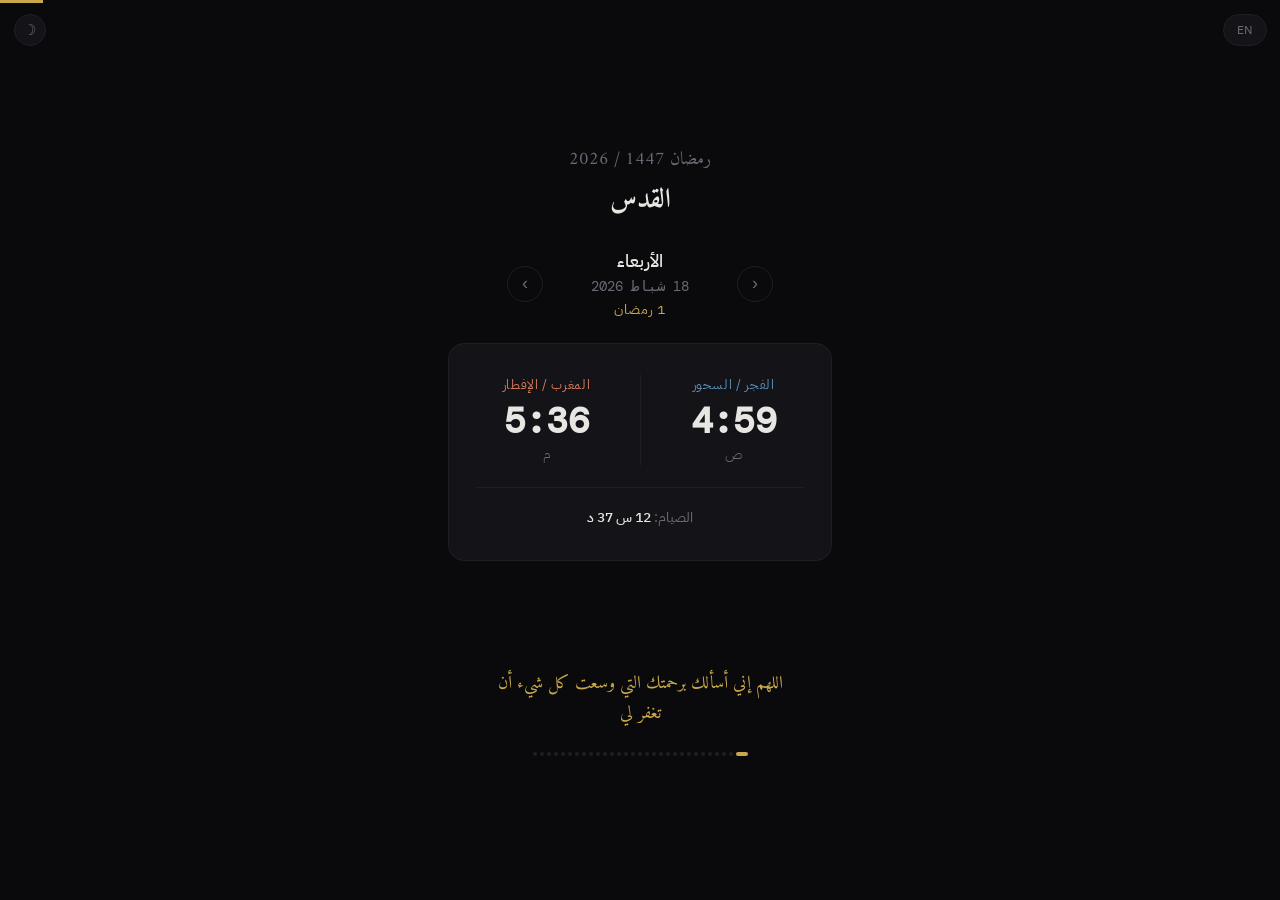
==== ar.html @ 30c9cdd9 "style: increase font sizes for readability Bump small UI elements (labels, dates, fasting hours) abo" ====
<!DOCTYPE html>
<html lang="ar" dir="rtl">
<head>
<meta charset="UTF-8">
<meta name="viewport" content="width=device-width, initial-scale=1.0, user-scalable=no, viewport-fit=cover">
<title>رمضان 2026 — القدس</title>

<!-- PWA / Home Screen -->
<meta name="apple-mobile-web-app-capable" content="yes">
<meta name="apple-mobile-web-app-status-bar-style" content="black-translucent">
<meta name="apple-mobile-web-app-title" content="رمضان">
<meta name="theme-color" content="#0a0a0c">
<meta name="mobile-web-app-capable" content="yes">
<link rel="manifest" href="data:application/manifest+json,%7B%22name%22%3A%22%D8%B1%D9%85%D8%B6%D8%A7%D9%86%202026%20%E2%80%94%20%D8%A7%D9%84%D9%82%D8%AF%D8%B3%22%2C%22short_name%22%3A%22%D8%B1%D9%85%D8%B6%D8%A7%D9%86%22%2C%22start_url%22%3A%22.%22%2C%22display%22%3A%22standalone%22%2C%22background_color%22%3A%22%230a0a0c%22%2C%22theme_color%22%3A%22%230a0a0c%22%7D">

<link href="https://fonts.googleapis.com/css2?family=Amiri:wght@400;700&family=IBM+Plex+Sans+Arabic:wght@300;400;500;700&family=DM+Mono:wght@300;400;500&display=swap" rel="stylesheet">
<style>
  *, *::before, *::after { box-sizing: border-box; margin: 0; padding: 0; }

  /* Dark (default) */
  :root, [data-theme="dark"] {
    --bg: #0a0a0c;
    --card: #141418;
    --card-border: #1e1e24;
    --text: #e8e6e3;
    --dim: #6b6975;
    --accent: #c9a84c;
    --accent-soft: rgba(201, 168, 76, 0.12);
    --fajr: #5b8fb9;
    --maghrib: #d4785c;
    --today-glow: rgba(201, 168, 76, 0.06);
  }

  /* Light */
  [data-theme="light"] {
    --bg: #faf7f2;
    --card: #ffffff;
    --card-border: #e2ddd6;
    --text: #2a2520;
    --dim: #7a756e;
    --accent: #a67f1a;
    --accent-soft: rgba(166, 127, 26, 0.1);
    --fajr: #2e6a99;
    --maghrib: #b85a3a;
    --today-glow: rgba(166, 127, 26, 0.06);
  }

  /* High Contrast */
  [data-theme="hc"] {
    --bg: #ffffff;
    --card: #f0f0f0;
    --card-border: #222222;
    --text: #000000;
    --dim: #444444;
    --accent: #6d5000;
    --accent-soft: rgba(109, 80, 0, 0.12);
    --fajr: #0b3d6e;
    --maghrib: #8c2a0a;
    --today-glow: rgba(109, 80, 0, 0.08);
  }

  .progress {
    position: fixed;
    top: 0;
    left: 0;
    height: 3px;
    background: var(--accent);
    transition: width 0.3s ease;
    z-index: 20;
  }

  @media (min-width: 768px) {
    html { font-size: 18px; }
  }

  html, body {
    height: 100%;
    background: var(--bg);
    color: var(--text);
    font-family: 'IBM Plex Sans Arabic', sans-serif;
    -webkit-font-smoothing: antialiased;
    overflow: hidden;
    touch-action: pan-y;
    overscroll-behavior: none;
  }

  .app {
    display: flex;
    flex-direction: column;
    align-items: center;
    justify-content: center;
    height: 100%;
    padding: calc(1.5rem + env(safe-area-inset-top)) 1rem calc(1.5rem + env(safe-area-inset-bottom));
    gap: 1.25rem;
    max-width: 420px;
    margin: 0 auto;
  }

  /* Header */
  .header {
    text-align: center;
    flex-shrink: 0;
  }

  .header h1 {
    font-family: 'Amiri', serif;
    font-weight: 400;
    font-size: 1rem;
    color: var(--dim);
  }

  .header .city {
    font-family: 'Amiri', serif;
    font-weight: 700;
    font-size: 1.5rem;
    margin-top: 0.15rem;
  }

  /* Navigation */
  .nav {
    display: flex;
    align-items: center;
    gap: 1.5rem;
    flex-shrink: 0;
  }

  .nav button {
    background: none;
    border: 1px solid var(--card-border);
    color: var(--dim);
    width: 36px;
    height: 36px;
    border-radius: 50%;
    font-size: 1rem;
    cursor: pointer;
    transition: all 0.2s;
    display: flex;
    align-items: center;
    justify-content: center;
  }

  .nav button:active {
    background: var(--accent-soft);
    border-color: var(--accent);
    color: var(--accent);
  }

  .nav .date-info {
    text-align: center;
    min-width: 140px;
  }

  .nav .day-name {
    font-weight: 500;
    font-size: 1rem;
  }

  .nav .gregorian {
    font-family: 'DM Mono', monospace;
    font-size: 0.8rem;
    color: var(--dim);
    margin-top: 0.15rem;
  }

  .nav .ramadan-day {
    font-size: 0.75rem;
    color: var(--accent);
    letter-spacing: 0.05em;
    margin-top: 0.25rem;
  }

  /* Card */
  .card {
    background: var(--card);
    border: 1px solid var(--card-border);
    border-radius: 16px;
    padding: 1.75rem 1.5rem;
    width: 100%;
    transition: opacity 0.15s, transform 0.15s;
    flex-shrink: 0;
  }

  .card.today {
    background: linear-gradient(135deg, var(--card), var(--today-glow));
    border-color: rgba(201, 168, 76, 0.2);
  }

  .card.slide-left {
    opacity: 0;
    transform: translateX(-20px);
  }

  .card.slide-right {
    opacity: 0;
    transform: translateX(20px);
  }

  .times {
    display: flex;
    justify-content: space-between;
    gap: 1rem;
  }

  .time-block {
    flex: 1;
    text-align: center;
  }

  .time-block .label {
    font-size: 0.7rem;
    letter-spacing: 0.05em;
    margin-bottom: 0.5rem;
  }

  .time-block.fajr .label { color: var(--fajr); }
  .time-block.maghrib .label { color: var(--maghrib); }

  .time-block .time {
    font-family: 'DM Mono', monospace;
    font-weight: 700;
    font-size: 2rem;
    letter-spacing: -0.02em;
    line-height: 1;
    direction: ltr;
    unicode-bidi: isolate;
  }

  .time-block .ampm {
    font-weight: 300;
    font-size: 0.75rem;
    color: var(--dim);
    margin-top: 0.25rem;
  }

  .divider {
    width: 1px;
    background: var(--card-border);
    align-self: stretch;
    margin: 0 0.25rem;
    flex-shrink: 0;
  }

  .fasting-hours {
    text-align: center;
    margin-top: 1.25rem;
    padding-top: 1rem;
    border-top: 1px solid var(--card-border);
    font-size: 0.8rem;
    color: var(--dim);
  }

  .fasting-hours span {
    color: var(--text);
    font-weight: 500;
  }

  /* Countdown */
  .countdown {
    text-align: center;
    flex-shrink: 0;
    min-height: 3.5rem;
  }

  .countdown .countdown-label {
    font-size: 0.65rem;
    letter-spacing: 0.05em;
    color: var(--dim);
    margin-bottom: 0.3rem;
  }

  .countdown .countdown-time {
    font-family: 'DM Mono', monospace;
    font-weight: 500;
    font-size: 1.5rem;
    letter-spacing: 0.05em;
    direction: ltr;
    unicode-bidi: isolate;
  }

  .countdown .countdown-time.fajr-color { color: var(--fajr); }
  .countdown .countdown-time.maghrib-color { color: var(--maghrib); }

  .countdown .countdown-done {
    font-size: 0.8rem;
    color: var(--dim);
  }

  /* Today button */
  .dua {
    text-align: center;
    flex-shrink: 0;
    max-width: 300px;
    line-height: 1.7;
  }

  .dua .dua-text {
    font-family: 'Amiri', serif;
    font-size: 1rem;
    color: var(--accent);
  }

  .today-btn {
    font-size: 0.7rem;
    letter-spacing: 0.05em;
    background: none;
    border: 1px solid var(--accent);
    color: var(--accent);
    padding: 0.4rem 1rem;
    border-radius: 20px;
    cursor: pointer;
    transition: all 0.2s;
    flex-shrink: 0;
    display: none;
  }

  .today-btn.visible { display: block; }
  .today-btn:active {
    background: var(--accent);
    color: var(--bg);
  }

  /* Dots */
  .dots {
    display: flex;
    gap: 3px;
    justify-content: center;
    flex-shrink: 0;
  }

  .dots .dot {
    width: 4px;
    height: 4px;
    border-radius: 50%;
    background: var(--card-border);
    transition: all 0.2s;
  }

  .dots .dot.active {
    background: var(--accent);
    width: 12px;
    border-radius: 2px;
  }

  /* Theme toggle */
  .theme-toggle {
    position: fixed;
    top: calc(0.75rem + env(safe-area-inset-top));
    left: calc(0.75rem + env(safe-area-inset-left));
    background: var(--card);
    border: 1px solid var(--card-border);
    color: var(--dim);
    width: 32px;
    height: 32px;
    border-radius: 50%;
    font-size: 0.85rem;
    cursor: pointer;
    display: flex;
    align-items: center;
    justify-content: center;
    transition: border-color 0.2s, color 0.2s, background 0.2s;
    z-index: 10;
    line-height: 1;
  }

  .theme-toggle:active {
    border-color: var(--accent);
    color: var(--accent);
  }

  /* Language toggle */
  .lang-toggle {
    position: fixed;
    top: calc(0.75rem + env(safe-area-inset-top));
    right: calc(0.75rem + env(safe-area-inset-right));
    background: var(--card);
    border: 1px solid var(--card-border);
    color: var(--dim);
    height: 32px;
    border-radius: 16px;
    font-size: 0.65rem;
    font-family: 'IBM Plex Sans Arabic', sans-serif;
    cursor: pointer;
    display: flex;
    align-items: center;
    justify-content: center;
    padding: 0 0.75rem;
    transition: border-color 0.2s, color 0.2s, background 0.2s;
    z-index: 10;
    text-decoration: none;
  }

  .lang-toggle:active {
    border-color: var(--accent);
    color: var(--accent);
  }

  /* High Contrast overrides */
  [data-theme="hc"] .time-block .time {
    font-weight: 800;
  }

  [data-theme="hc"] .card {
    border-width: 2px;
  }

  [data-theme="hc"] .nav button {
    border-width: 2px;
    font-weight: 700;
  }

  [data-theme="hc"] .fasting-hours {
    border-top-width: 2px;
  }
</style>
</head>
<body>

<div class="progress" id="progress"></div>
<button class="theme-toggle" id="themeToggle" aria-label="تغيير السمة"></button>
<a class="lang-toggle" href="index.html" aria-label="English version">EN</a>

<div class="app">
  <div class="header">
    <h1>رمضان 1447 / 2026</h1>
    <div class="city">القدس</div>
  </div>

  <div class="nav">
    <button id="next" aria-label="اليوم التالي">&#8249;</button>
    <div class="date-info">
      <div class="day-name" id="dayName"></div>
      <div class="gregorian" id="gregorian"></div>
      <div class="ramadan-day" id="ramadanDay"></div>
    </div>
    <button id="prev" aria-label="اليوم السابق">&#8250;</button>
  </div>

  <div class="card" id="card">
    <div class="times">
      <div class="time-block fajr">
        <div class="label">الفجر / السحور</div>
        <div class="time" id="fajrTime"></div>
        <div class="ampm" id="fajrAmpm"></div>
      </div>
      <div class="divider"></div>
      <div class="time-block maghrib">
        <div class="label">المغرب / الإفطار</div>
        <div class="time" id="maghribTime"></div>
        <div class="ampm" id="maghribAmpm"></div>
      </div>
    </div>
    <div class="fasting-hours">الصيام: <span id="fastHours"></span></div>
  </div>

  <div class="countdown" id="countdown">
    <div class="countdown-label" id="countdownLabel"></div>
    <div class="countdown-time" id="countdownTime"></div>
  </div>

  <div class="dua" id="dua">
    <div class="dua-text" id="duaText"></div>
  </div>

  <button class="today-btn" id="todayBtn">العودة لليوم</button>

  <div class="dots" id="dots"></div>
</div>

<script>
const DATA = [
  { day: "Wed", r: 1,  date: "2026-02-18", fajr: "04:59", mag: "17:36" },
  { day: "Thu", r: 2,  date: "2026-02-19", fajr: "04:58", mag: "17:36" },
  { day: "Fri", r: 3,  date: "2026-02-20", fajr: "04:57", mag: "17:37" },
  { day: "Sat", r: 4,  date: "2026-02-21", fajr: "04:56", mag: "17:38" },
  { day: "Sun", r: 5,  date: "2026-02-22", fajr: "04:55", mag: "17:39" },
  { day: "Mon", r: 6,  date: "2026-02-23", fajr: "04:54", mag: "17:40" },
  { day: "Tue", r: 7,  date: "2026-02-24", fajr: "04:53", mag: "17:41" },
  { day: "Wed", r: 8,  date: "2026-02-25", fajr: "04:52", mag: "17:41" },
  { day: "Thu", r: 9,  date: "2026-02-26", fajr: "04:51", mag: "17:42" },
  { day: "Fri", r: 10, date: "2026-02-27", fajr: "04:50", mag: "17:43" },
  { day: "Sat", r: 11, date: "2026-02-28", fajr: "04:49", mag: "17:44" },
  { day: "Sun", r: 12, date: "2026-03-01", fajr: "04:48", mag: "17:44" },
  { day: "Mon", r: 13, date: "2026-03-02", fajr: "04:47", mag: "17:45" },
  { day: "Tue", r: 14, date: "2026-03-03", fajr: "04:46", mag: "17:46" },
  { day: "Wed", r: 15, date: "2026-03-04", fajr: "04:44", mag: "17:47" },
  { day: "Thu", r: 16, date: "2026-03-05", fajr: "04:43", mag: "17:47" },
  { day: "Fri", r: 17, date: "2026-03-06", fajr: "04:42", mag: "17:48" },
  { day: "Sat", r: 18, date: "2026-03-07", fajr: "04:41", mag: "17:49" },
  { day: "Sun", r: 19, date: "2026-03-08", fajr: "04:40", mag: "17:50" },
  { day: "Mon", r: 20, date: "2026-03-09", fajr: "04:38", mag: "17:50" },
  { day: "Tue", r: 21, date: "2026-03-10", fajr: "04:37", mag: "17:51" },
  { day: "Wed", r: 22, date: "2026-03-11", fajr: "04:36", mag: "17:52" },
  { day: "Thu", r: 23, date: "2026-03-12", fajr: "04:35", mag: "17:52" },
  { day: "Fri", r: 24, date: "2026-03-13", fajr: "04:33", mag: "17:53" },
  { day: "Sat", r: 25, date: "2026-03-14", fajr: "04:32", mag: "17:54" },
  { day: "Sun", r: 26, date: "2026-03-15", fajr: "04:31", mag: "17:55" },
  { day: "Mon", r: 27, date: "2026-03-16", fajr: "04:29", mag: "17:55" },
  { day: "Tue", r: 28, date: "2026-03-17", fajr: "04:28", mag: "17:56" },
  { day: "Wed", r: 29, date: "2026-03-18", fajr: "04:27", mag: "17:57" },
  { day: "Thu", r: 30, date: "2026-03-19", fajr: "04:25", mag: "17:57" },
];

const DUAS = [
  "\u0630\u0647\u0628 \u0627\u0644\u0638\u0645\u0623 \u0648\u0627\u0628\u062A\u0644\u062A \u0627\u0644\u0639\u0631\u0648\u0642 \u0648\u062B\u0628\u062A \u0627\u0644\u0623\u062C\u0631 \u0625\u0646 \u0634\u0627\u0621 \u0627\u0644\u0644\u0647",
  "\u0627\u0644\u0644\u0647\u0645 \u0625\u0646\u064A \u0623\u0633\u0623\u0644\u0643 \u0628\u0631\u062D\u0645\u062A\u0643 \u0627\u0644\u062A\u064A \u0648\u0633\u0639\u062A \u0643\u0644 \u0634\u064A\u0621 \u0623\u0646 \u062A\u063A\u0641\u0631 \u0644\u064A",
  "\u0631\u0628\u0646\u0627 \u0622\u062A\u0646\u0627 \u0641\u064A \u0627\u0644\u062F\u0646\u064A\u0627 \u062D\u0633\u0646\u0629 \u0648\u0641\u064A \u0627\u0644\u0622\u062E\u0631\u0629 \u062D\u0633\u0646\u0629 \u0648\u0642\u0646\u0627 \u0639\u0630\u0627\u0628 \u0627\u0644\u0646\u0627\u0631",
  "\u0627\u0644\u0644\u0647\u0645 \u0625\u0646\u0643 \u0639\u0641\u0648 \u062A\u062D\u0628 \u0627\u0644\u0639\u0641\u0648 \u0641\u0627\u0639\u0641 \u0639\u0646\u064A",
  "\u0631\u0628 \u0627\u062C\u0639\u0644\u0646\u064A \u0645\u0642\u064A\u0645 \u0627\u0644\u0635\u0644\u0627\u0629 \u0648\u0645\u0646 \u0630\u0631\u064A\u062A\u064A \u0631\u0628\u0646\u0627 \u0648\u062A\u0642\u0628\u0644 \u062F\u0639\u0627\u0621",
  "\u0627\u0644\u0644\u0647\u0645 \u0623\u0639\u0646\u064A \u0639\u0644\u0649 \u0630\u0643\u0631\u0643 \u0648\u0634\u0643\u0631\u0643 \u0648\u062D\u0633\u0646 \u0639\u0628\u0627\u062F\u062A\u0643",
  "\u0631\u0628\u0646\u0627 \u0644\u0627 \u062A\u0632\u063A \u0642\u0644\u0648\u0628\u0646\u0627 \u0628\u0639\u062F \u0625\u0630 \u0647\u062F\u064A\u062A\u0646\u0627 \u0648\u0647\u0628 \u0644\u0646\u0627 \u0645\u0646 \u0644\u062F\u0646\u0643 \u0631\u062D\u0645\u0629",
  "\u0627\u0644\u0644\u0647\u0645 \u0627\u0647\u062F\u0646\u064A \u0641\u064A\u0645\u0646 \u0647\u062F\u064A\u062A \u0648\u0639\u0627\u0641\u0646\u064A \u0641\u064A\u0645\u0646 \u0639\u0627\u0641\u064A\u062A",
  "\u0631\u0628\u0650 \u0627\u0634\u0631\u062D \u0644\u064A \u0635\u062F\u0631\u064A \u0648\u064A\u0633\u0631 \u0644\u064A \u0623\u0645\u0631\u064A",
  "\u062D\u0633\u0628\u0646\u0627 \u0627\u0644\u0644\u0647 \u0648\u0646\u0639\u0645 \u0627\u0644\u0648\u0643\u064A\u0644",
];

const DAYS_AR = ["\u0627\u0644\u0623\u062D\u062F","\u0627\u0644\u0627\u062B\u0646\u064A\u0646","\u0627\u0644\u062B\u0644\u0627\u062B\u0627\u0621","\u0627\u0644\u0623\u0631\u0628\u0639\u0627\u0621","\u0627\u0644\u062E\u0645\u064A\u0633","\u0627\u0644\u062C\u0645\u0639\u0629","\u0627\u0644\u0633\u0628\u062A"];
const MONTHS_AR = ["\u0643\u0627\u0646\u0648\u0646 \u0627\u0644\u062B\u0627\u0646\u064A","\u0634\u0628\u0627\u0637","\u0622\u0630\u0627\u0631","\u0646\u064A\u0633\u0627\u0646","\u0623\u064A\u0627\u0631","\u062D\u0632\u064A\u0631\u0627\u0646","\u062A\u0645\u0648\u0632","\u0622\u0628","\u0623\u064A\u0644\u0648\u0644","\u062A\u0634\u0631\u064A\u0646 \u0627\u0644\u0623\u0648\u0644","\u062A\u0634\u0631\u064A\u0646 \u0627\u0644\u062B\u0627\u0646\u064A","\u0643\u0627\u0646\u0648\u0646 \u0627\u0644\u0623\u0648\u0644"];

const $ = id => document.getElementById(id);

let idx = 0;
let todayIdx = -1;
const sessionDua = DUAS[Math.floor(Math.random() * DUAS.length)];

function getTodayIndex() {
  const now = new Date();
  const today = now.getFullYear() + '-'
    + String(now.getMonth()+1).padStart(2,'0') + '-'
    + String(now.getDate()).padStart(2,'0');
  return DATA.findIndex(d => d.date === today);
}

function parseTime(hhmm) {
  const [h, m] = hhmm.split(':').map(Number);
  return { h, m };
}

function fmt12(hhmm) {
  const { h, m } = parseTime(hhmm);
  const h12 = h % 12 || 12;
  const ampm = h < 12 ? '\u0635' : '\u0645';
  return { time: h12 + ':' + String(m).padStart(2,'0'), ampm };
}

function fastingDuration(fajr, mag) {
  const f = parseTime(fajr);
  const m = parseTime(mag);
  let mins = (m.h * 60 + m.m) - (f.h * 60 + f.m);
  const hrs = Math.floor(mins / 60);
  mins = mins % 60;
  return hrs + ' \u0633 ' + mins + ' \u062F';
}

function render(direction) {
  const card = $('card');
  const cls = direction === 'left' ? 'slide-left' : direction === 'right' ? 'slide-right' : null;

  if (cls) {
    card.classList.add(cls);
    setTimeout(() => {
      update();
      card.classList.remove(cls);
    }, 120);
  } else {
    update();
  }
}

function update() {
  const d = DATA[idx];
  const dt = new Date(d.date + 'T12:00:00');

  $('dayName').textContent = DAYS_AR[dt.getDay()];
  $('gregorian').textContent = dt.getDate() + ' ' + MONTHS_AR[dt.getMonth()] + ' ' + dt.getFullYear();
  $('ramadanDay').textContent = d.r + ' \u0631\u0645\u0636\u0627\u0646';

  const fajr = fmt12(d.fajr);
  const mag = fmt12(d.mag);
  $('fajrTime').textContent = fajr.time;
  $('fajrAmpm').textContent = fajr.ampm;
  $('maghribTime').textContent = mag.time;
  $('maghribAmpm').textContent = mag.ampm;
  $('fastHours').textContent = fastingDuration(d.fajr, d.mag);

  const card = $('card');
  card.classList.toggle('today', idx === todayIdx);

  $('todayBtn').classList.toggle('visible', idx !== todayIdx && todayIdx >= 0);

  $('progress').style.width = (d.r / DATA.length * 100) + '%';

  $('duaText').textContent = sessionDua;

  document.querySelectorAll('.dot').forEach((dot, i) => {
    dot.classList.toggle('active', i === idx);
  });
}

function updateCountdown() {
  if (todayIdx < 0) {
    $('countdownLabel').textContent = '';
    $('countdownTime').textContent = '';
    $('countdownTime').className = 'countdown-time';
    return;
  }

  const d = DATA[todayIdx];
  const now = new Date();
  const todayStr = d.date;

  const fajrDate = new Date(todayStr + 'T' + d.fajr + ':00');
  const magDate = new Date(todayStr + 'T' + d.mag + ':00');

  let label, target, colorClass;

  if (now < fajrDate) {
    label = '\u0627\u0644\u0633\u062D\u0648\u0631 \u064A\u0646\u062A\u0647\u064A \u062E\u0644\u0627\u0644';
    target = fajrDate;
    colorClass = 'fajr-color';
  } else if (now < magDate) {
    label = '\u0627\u0644\u0625\u0641\u0637\u0627\u0631 \u062E\u0644\u0627\u0644';
    target = magDate;
    colorClass = 'maghrib-color';
  } else {
    $('countdownLabel').textContent = '';
    $('countdownTime').className = 'countdown-time countdown-done';
    $('countdownTime').textContent = '\u0631\u0645\u0636\u0627\u0646 ' + d.r + ' \u2014 \u062A\u0645';
    return;
  }

  const diff = Math.max(0, Math.floor((target - now) / 1000));
  const hh = Math.floor(diff / 3600);
  const mm = Math.floor((diff % 3600) / 60);
  const ss = diff % 60;

  $('countdownLabel').textContent = label;
  $('countdownTime').className = 'countdown-time ' + colorClass;
  $('countdownTime').textContent =
    String(hh).padStart(2,'0') + ':' +
    String(mm).padStart(2,'0') + ':' +
    String(ss).padStart(2,'0');
}

// Build dots
const dotsEl = $('dots');
DATA.forEach((_, i) => {
  const dot = document.createElement('div');
  dot.className = 'dot';
  dotsEl.appendChild(dot);
});

// Init
todayIdx = getTodayIndex();
idx = todayIdx >= 0 ? todayIdx : 0;
render();
updateCountdown();
setInterval(updateCountdown, 1000);

// Navigation (RTL: visual left = next, visual right = prev)
$('prev').addEventListener('click', () => {
  if (idx > 0) { idx--; render('right'); }
});
$('next').addEventListener('click', () => {
  if (idx < DATA.length - 1) { idx++; render('left'); }
});
$('todayBtn').addEventListener('click', () => {
  if (todayIdx >= 0) {
    const dir = idx > todayIdx ? 'right' : 'left';
    idx = todayIdx;
    render(dir);
  }
});

// Swipe (RTL: swipe left = next, swipe right = prev — same as LTR visually)
let touchStartX = 0;
document.addEventListener('touchstart', e => { touchStartX = e.touches[0].clientX; });
document.addEventListener('touchend', e => {
  const dx = e.changedTouches[0].clientX - touchStartX;
  if (Math.abs(dx) > 50) {
    if (dx < 0 && idx < DATA.length - 1) { idx++; render('left'); }
    else if (dx > 0 && idx > 0) { idx--; render('right'); }
  }
});

// Keyboard (RTL: ArrowRight = prev, ArrowLeft = next — browser handles visually)
document.addEventListener('keydown', e => {
  if (e.key === 'ArrowRight' && idx > 0) { idx--; render('right'); }
  if (e.key === 'ArrowLeft' && idx < DATA.length - 1) { idx++; render('left'); }
});

// Theme switching
const THEMES = ['dark', 'light', 'hc'];
const THEME_ICONS = { dark: '\u263D', light: '\u2600', hc: '\u25C9' };
const THEME_META = { dark: '#0a0a0c', light: '#faf7f2', hc: '#ffffff' };

function applyTheme(theme) {
  document.documentElement.setAttribute('data-theme', theme);
  $('themeToggle').textContent = THEME_ICONS[theme];
  document.querySelector('meta[name="theme-color"]').content = THEME_META[theme];
  document.querySelector('meta[name="apple-mobile-web-app-status-bar-style"]').content =
    theme === 'dark' ? 'black-translucent' : 'default';
  try { localStorage.setItem('theme', theme); } catch(e) {}
}

$('themeToggle').addEventListener('click', () => {
  const current = document.documentElement.getAttribute('data-theme') || 'dark';
  const next = THEMES[(THEMES.indexOf(current) + 1) % THEMES.length];
  applyTheme(next);
});

// Restore saved theme
applyTheme((() => {
  try { const t = localStorage.getItem('theme'); return THEMES.includes(t) ? t : 'dark'; }
  catch(e) { return 'dark'; }
})());
</script>

</body>
</html>
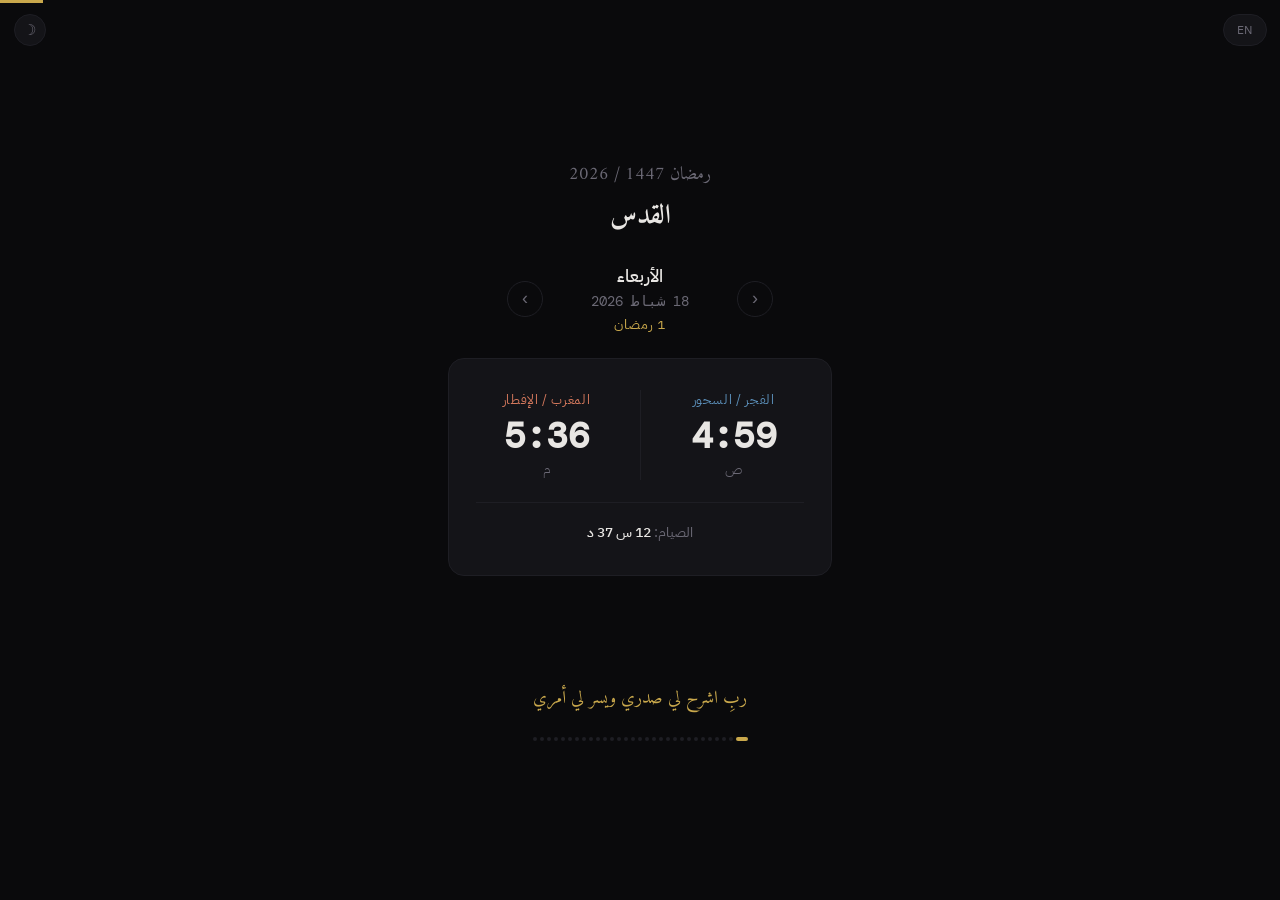
==== commit eef72f82: "feat: add favicon and PWA icons Add crescent moon icon in multiple sizes for browser tab, iOS home s" ====
--- a/ar.html
+++ b/ar.html
@@ -11,7 +11,10 @@
 <meta name="apple-mobile-web-app-title" content="رمضان">
 <meta name="theme-color" content="#0a0a0c">
 <meta name="mobile-web-app-capable" content="yes">
-<link rel="manifest" href="data:application/manifest+json,%7B%22name%22%3A%22%D8%B1%D9%85%D8%B6%D8%A7%D9%86%202026%20%E2%80%94%20%D8%A7%D9%84%D9%82%D8%AF%D8%B3%22%2C%22short_name%22%3A%22%D8%B1%D9%85%D8%B6%D8%A7%D9%86%22%2C%22start_url%22%3A%22.%22%2C%22display%22%3A%22standalone%22%2C%22background_color%22%3A%22%230a0a0c%22%2C%22theme_color%22%3A%22%230a0a0c%22%7D">
+<link rel="manifest" href="manifest.json">
+
+<link rel="icon" type="image/png" sizes="32x32" href="favicon-32.png">
+<link rel="apple-touch-icon" sizes="180x180" href="apple-touch-icon.png">
 
 <link href="https://fonts.googleapis.com/css2?family=Amiri:wght@400;700&family=IBM+Plex+Sans+Arabic:wght@300;400;500;700&family=DM+Mono:wght@300;400;500&display=swap" rel="stylesheet">
 <style>
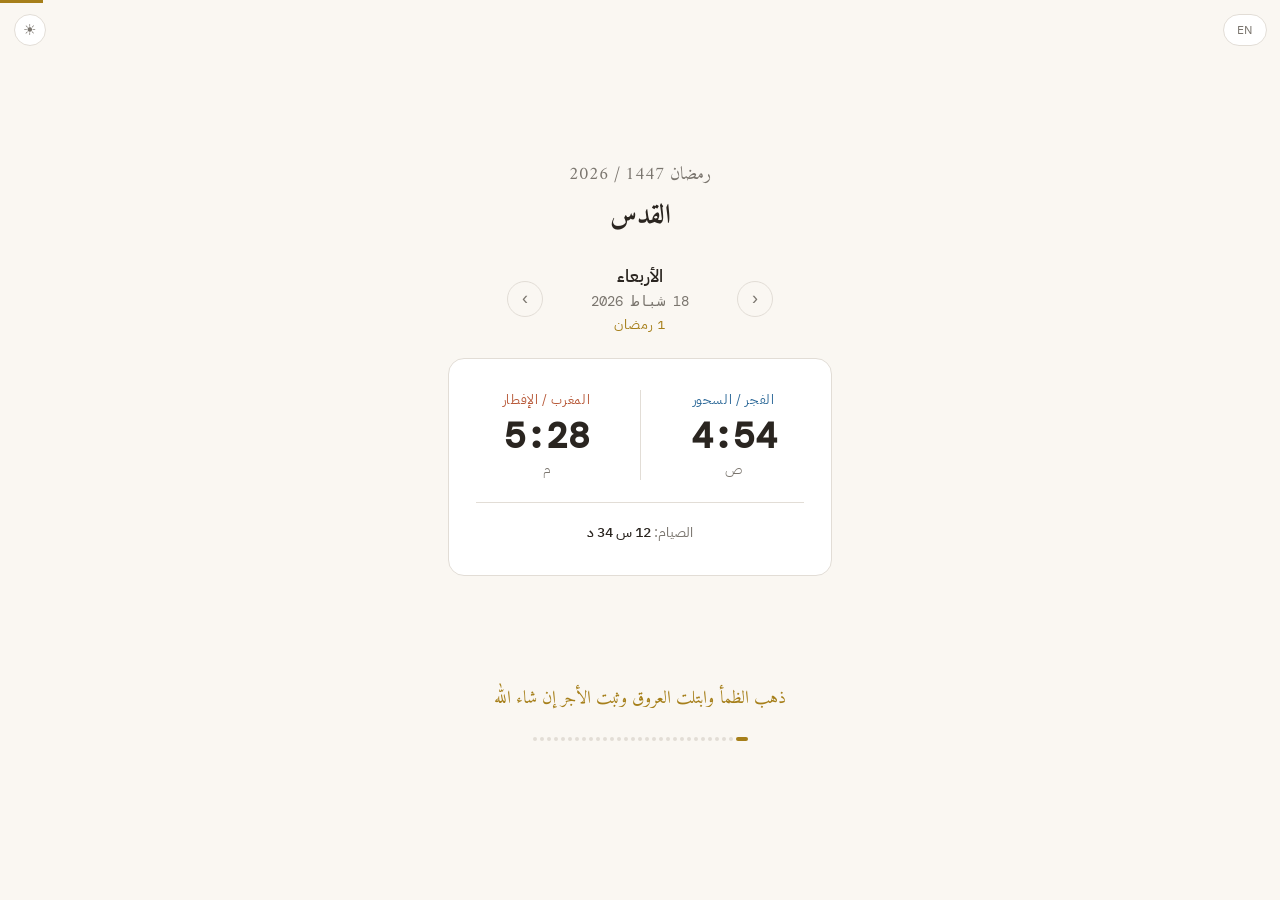
==== commit 296a021a: "fix: correct prayer times from Aladhan API Replace inaccurate hardcoded prayer times with data from " ====
--- a/ar.html
+++ b/ar.html
@@ -9,7 +9,7 @@
 <meta name="apple-mobile-web-app-capable" content="yes">
 <meta name="apple-mobile-web-app-status-bar-style" content="black-translucent">
 <meta name="apple-mobile-web-app-title" content="رمضان">
-<meta name="theme-color" content="#0a0a0c">
+<meta name="theme-color" content="#faf7f2">
 <meta name="mobile-web-app-capable" content="yes">
 <link rel="manifest" href="manifest.json">
 
@@ -471,36 +471,36 @@
 
 <script>
 const DATA = [
-  { day: "Wed", r: 1,  date: "2026-02-18", fajr: "04:59", mag: "17:36" },
-  { day: "Thu", r: 2,  date: "2026-02-19", fajr: "04:58", mag: "17:36" },
-  { day: "Fri", r: 3,  date: "2026-02-20", fajr: "04:57", mag: "17:37" },
-  { day: "Sat", r: 4,  date: "2026-02-21", fajr: "04:56", mag: "17:38" },
-  { day: "Sun", r: 5,  date: "2026-02-22", fajr: "04:55", mag: "17:39" },
-  { day: "Mon", r: 6,  date: "2026-02-23", fajr: "04:54", mag: "17:40" },
-  { day: "Tue", r: 7,  date: "2026-02-24", fajr: "04:53", mag: "17:41" },
-  { day: "Wed", r: 8,  date: "2026-02-25", fajr: "04:52", mag: "17:41" },
-  { day: "Thu", r: 9,  date: "2026-02-26", fajr: "04:51", mag: "17:42" },
-  { day: "Fri", r: 10, date: "2026-02-27", fajr: "04:50", mag: "17:43" },
-  { day: "Sat", r: 11, date: "2026-02-28", fajr: "04:49", mag: "17:44" },
-  { day: "Sun", r: 12, date: "2026-03-01", fajr: "04:48", mag: "17:44" },
-  { day: "Mon", r: 13, date: "2026-03-02", fajr: "04:47", mag: "17:45" },
-  { day: "Tue", r: 14, date: "2026-03-03", fajr: "04:46", mag: "17:46" },
-  { day: "Wed", r: 15, date: "2026-03-04", fajr: "04:44", mag: "17:47" },
-  { day: "Thu", r: 16, date: "2026-03-05", fajr: "04:43", mag: "17:47" },
-  { day: "Fri", r: 17, date: "2026-03-06", fajr: "04:42", mag: "17:48" },
-  { day: "Sat", r: 18, date: "2026-03-07", fajr: "04:41", mag: "17:49" },
-  { day: "Sun", r: 19, date: "2026-03-08", fajr: "04:40", mag: "17:50" },
-  { day: "Mon", r: 20, date: "2026-03-09", fajr: "04:38", mag: "17:50" },
-  { day: "Tue", r: 21, date: "2026-03-10", fajr: "04:37", mag: "17:51" },
-  { day: "Wed", r: 22, date: "2026-03-11", fajr: "04:36", mag: "17:52" },
-  { day: "Thu", r: 23, date: "2026-03-12", fajr: "04:35", mag: "17:52" },
-  { day: "Fri", r: 24, date: "2026-03-13", fajr: "04:33", mag: "17:53" },
-  { day: "Sat", r: 25, date: "2026-03-14", fajr: "04:32", mag: "17:54" },
-  { day: "Sun", r: 26, date: "2026-03-15", fajr: "04:31", mag: "17:55" },
-  { day: "Mon", r: 27, date: "2026-03-16", fajr: "04:29", mag: "17:55" },
-  { day: "Tue", r: 28, date: "2026-03-17", fajr: "04:28", mag: "17:56" },
-  { day: "Wed", r: 29, date: "2026-03-18", fajr: "04:27", mag: "17:57" },
-  { day: "Thu", r: 30, date: "2026-03-19", fajr: "04:25", mag: "17:57" },
+  { day: "Wed", r: 1,  date: "2026-02-18", fajr: "04:54", mag: "17:28" },
+  { day: "Thu", r: 2,  date: "2026-02-19", fajr: "04:53", mag: "17:29" },
+  { day: "Fri", r: 3,  date: "2026-02-20", fajr: "04:53", mag: "17:30" },
+  { day: "Sat", r: 4,  date: "2026-02-21", fajr: "04:52", mag: "17:31" },
+  { day: "Sun", r: 5,  date: "2026-02-22", fajr: "04:51", mag: "17:31" },
+  { day: "Mon", r: 6,  date: "2026-02-23", fajr: "04:50", mag: "17:32" },
+  { day: "Tue", r: 7,  date: "2026-02-24", fajr: "04:49", mag: "17:33" },
+  { day: "Wed", r: 8,  date: "2026-02-25", fajr: "04:48", mag: "17:34" },
+  { day: "Thu", r: 9,  date: "2026-02-26", fajr: "04:46", mag: "17:35" },
+  { day: "Fri", r: 10, date: "2026-02-27", fajr: "04:45", mag: "17:35" },
+  { day: "Sat", r: 11, date: "2026-02-28", fajr: "04:44", mag: "17:36" },
+  { day: "Sun", r: 12, date: "2026-03-01", fajr: "04:43", mag: "17:37" },
+  { day: "Mon", r: 13, date: "2026-03-02", fajr: "04:42", mag: "17:38" },
+  { day: "Tue", r: 14, date: "2026-03-03", fajr: "04:41", mag: "17:38" },
+  { day: "Wed", r: 15, date: "2026-03-04", fajr: "04:40", mag: "17:39" },
+  { day: "Thu", r: 16, date: "2026-03-05", fajr: "04:39", mag: "17:40" },
+  { day: "Fri", r: 17, date: "2026-03-06", fajr: "04:37", mag: "17:41" },
+  { day: "Sat", r: 18, date: "2026-03-07", fajr: "04:36", mag: "17:41" },
+  { day: "Sun", r: 19, date: "2026-03-08", fajr: "04:35", mag: "17:42" },
+  { day: "Mon", r: 20, date: "2026-03-09", fajr: "04:34", mag: "17:43" },
+  { day: "Tue", r: 21, date: "2026-03-10", fajr: "04:33", mag: "17:44" },
+  { day: "Wed", r: 22, date: "2026-03-11", fajr: "04:31", mag: "17:44" },
+  { day: "Thu", r: 23, date: "2026-03-12", fajr: "04:30", mag: "17:45" },
+  { day: "Fri", r: 24, date: "2026-03-13", fajr: "04:29", mag: "17:46" },
+  { day: "Sat", r: 25, date: "2026-03-14", fajr: "04:28", mag: "17:46" },
+  { day: "Sun", r: 26, date: "2026-03-15", fajr: "04:26", mag: "17:47" },
+  { day: "Mon", r: 27, date: "2026-03-16", fajr: "04:25", mag: "17:48" },
+  { day: "Tue", r: 28, date: "2026-03-17", fajr: "04:24", mag: "17:48" },
+  { day: "Wed", r: 29, date: "2026-03-18", fajr: "04:22", mag: "17:49" },
+  { day: "Thu", r: 30, date: "2026-03-19", fajr: "04:21", mag: "17:50" },
 ];
 
 const DUAS = [
@@ -692,7 +692,7 @@
 });
 
 // Theme switching
-const THEMES = ['dark', 'light', 'hc'];
+const THEMES = ['light', 'dark', 'hc'];
 const THEME_ICONS = { dark: '\u263D', light: '\u2600', hc: '\u25C9' };
 const THEME_META = { dark: '#0a0a0c', light: '#faf7f2', hc: '#ffffff' };
 
@@ -706,15 +706,15 @@
 }
 
 $('themeToggle').addEventListener('click', () => {
-  const current = document.documentElement.getAttribute('data-theme') || 'dark';
+  const current = document.documentElement.getAttribute('data-theme') || 'light';
   const next = THEMES[(THEMES.indexOf(current) + 1) % THEMES.length];
   applyTheme(next);
 });
 
 // Restore saved theme
 applyTheme((() => {
-  try { const t = localStorage.getItem('theme'); return THEMES.includes(t) ? t : 'dark'; }
-  catch(e) { return 'dark'; }
+  try { const t = localStorage.getItem('theme'); return THEMES.includes(t) ? t : 'light'; }
+  catch(e) { return 'light'; }
 })());
 </script>
 
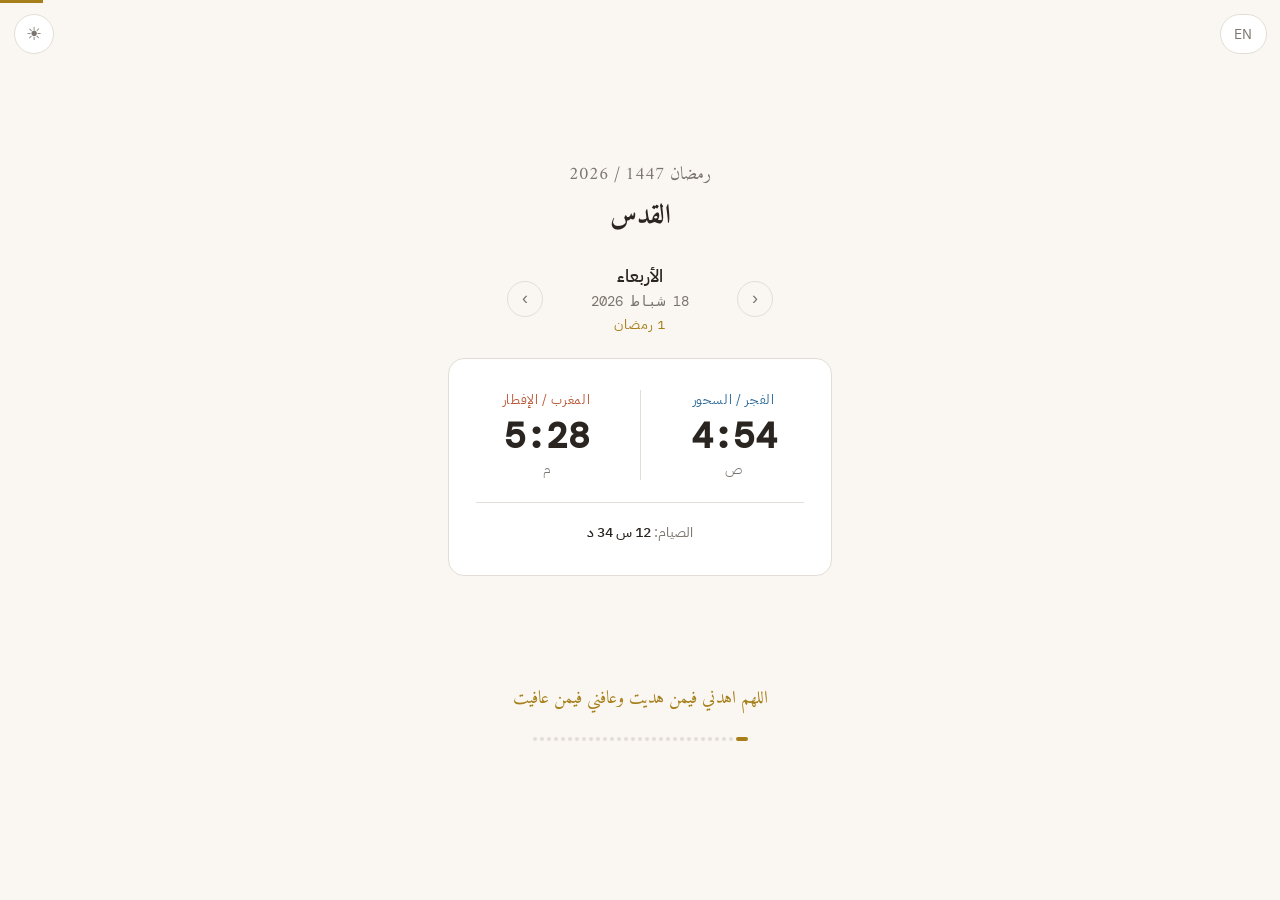
==== commit ca56c368: "style: increase theme and language toggle button sizes" ====
--- a/ar.html
+++ b/ar.html
@@ -352,10 +352,10 @@
     background: var(--card);
     border: 1px solid var(--card-border);
     color: var(--dim);
-    width: 32px;
-    height: 32px;
+    width: 40px;
+    height: 40px;
     border-radius: 50%;
-    font-size: 0.85rem;
+    font-size: 1rem;
     cursor: pointer;
     display: flex;
     align-items: center;
@@ -378,9 +378,9 @@
     background: var(--card);
     border: 1px solid var(--card-border);
     color: var(--dim);
-    height: 32px;
-    border-radius: 16px;
-    font-size: 0.65rem;
+    height: 40px;
+    border-radius: 20px;
+    font-size: 0.8rem;
     font-family: 'IBM Plex Sans Arabic', sans-serif;
     cursor: pointer;
     display: flex;
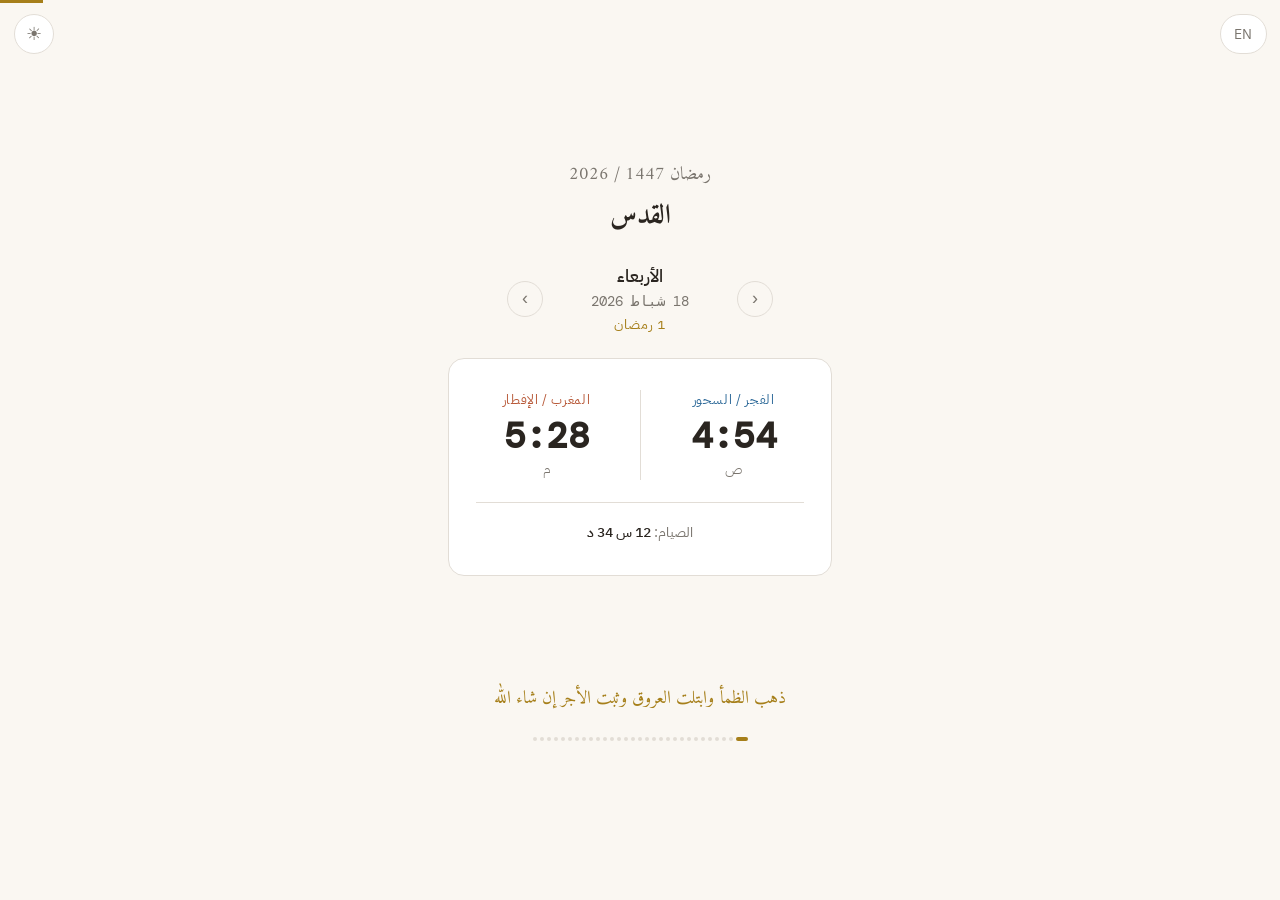
==== commit 2599e043: "fix: countdown rolls to next suhoor and refreshes at midnight After maghrib, the countdown now targe" ====
--- a/ar.html
+++ b/ar.html
@@ -600,6 +600,14 @@
 }
 
 function updateCountdown() {
+  const newTodayIdx = getTodayIndex();
+  if (newTodayIdx !== todayIdx) {
+    const wasOnToday = idx === todayIdx;
+    todayIdx = newTodayIdx;
+    if (wasOnToday && todayIdx >= 0) idx = todayIdx;
+    render();
+  }
+
   if (todayIdx < 0) {
     $('countdownLabel').textContent = '';
     $('countdownTime').textContent = '';
@@ -624,6 +632,11 @@
     label = '\u0627\u0644\u0625\u0641\u0637\u0627\u0631 \u062E\u0644\u0627\u0644';
     target = magDate;
     colorClass = 'maghrib-color';
+  } else if (todayIdx < DATA.length - 1) {
+    const tomorrow = DATA[todayIdx + 1];
+    label = '\u0627\u0644\u0633\u062D\u0648\u0631 \u064A\u0646\u062A\u0647\u064A \u062E\u0644\u0627\u0644';
+    target = new Date(tomorrow.date + 'T' + tomorrow.fajr + ':00');
+    colorClass = 'fajr-color';
   } else {
     $('countdownLabel').textContent = '';
     $('countdownTime').className = 'countdown-time countdown-done';
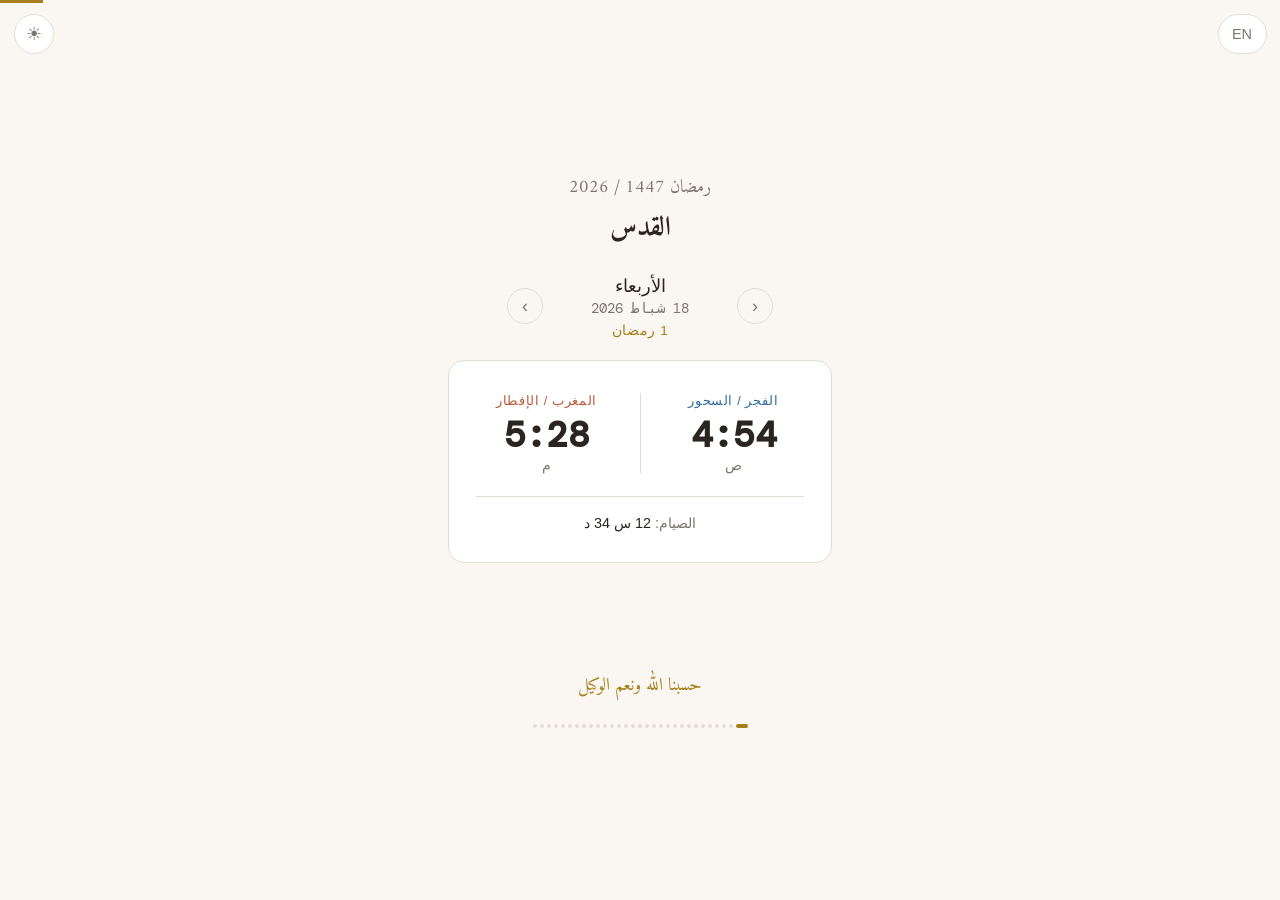
==== commit 7dfce2e3: "refactor: extract shared CSS, JS, and data into common files Move duplicated prayer data into data.j" ====
--- a/ar.html
+++ b/ar.html
@@ -17,404 +17,7 @@
 <link rel="apple-touch-icon" sizes="180x180" href="apple-touch-icon.png">
 
 <link href="https://fonts.googleapis.com/css2?family=Amiri:wght@400;700&family=IBM+Plex+Sans+Arabic:wght@300;400;500;700&family=DM+Mono:wght@300;400;500&display=swap" rel="stylesheet">
-<style>
-  *, *::before, *::after { box-sizing: border-box; margin: 0; padding: 0; }
-
-  /* Dark (default) */
-  :root, [data-theme="dark"] {
-    --bg: #0a0a0c;
-    --card: #141418;
-    --card-border: #1e1e24;
-    --text: #e8e6e3;
-    --dim: #6b6975;
-    --accent: #c9a84c;
-    --accent-soft: rgba(201, 168, 76, 0.12);
-    --fajr: #5b8fb9;
-    --maghrib: #d4785c;
-    --today-glow: rgba(201, 168, 76, 0.06);
-  }
-
-  /* Light */
-  [data-theme="light"] {
-    --bg: #faf7f2;
-    --card: #ffffff;
-    --card-border: #e2ddd6;
-    --text: #2a2520;
-    --dim: #7a756e;
-    --accent: #a67f1a;
-    --accent-soft: rgba(166, 127, 26, 0.1);
-    --fajr: #2e6a99;
-    --maghrib: #b85a3a;
-    --today-glow: rgba(166, 127, 26, 0.06);
-  }
-
-  /* High Contrast */
-  [data-theme="hc"] {
-    --bg: #ffffff;
-    --card: #f0f0f0;
-    --card-border: #222222;
-    --text: #000000;
-    --dim: #444444;
-    --accent: #6d5000;
-    --accent-soft: rgba(109, 80, 0, 0.12);
-    --fajr: #0b3d6e;
-    --maghrib: #8c2a0a;
-    --today-glow: rgba(109, 80, 0, 0.08);
-  }
-
-  .progress {
-    position: fixed;
-    top: 0;
-    left: 0;
-    height: 3px;
-    background: var(--accent);
-    transition: width 0.3s ease;
-    z-index: 20;
-  }
-
-  @media (min-width: 768px) {
-    html { font-size: 18px; }
-  }
-
-  html, body {
-    height: 100%;
-    background: var(--bg);
-    color: var(--text);
-    font-family: 'IBM Plex Sans Arabic', sans-serif;
-    -webkit-font-smoothing: antialiased;
-    overflow: hidden;
-    touch-action: pan-y;
-    overscroll-behavior: none;
-  }
-
-  .app {
-    display: flex;
-    flex-direction: column;
-    align-items: center;
-    justify-content: center;
-    height: 100%;
-    padding: calc(1.5rem + env(safe-area-inset-top)) 1rem calc(1.5rem + env(safe-area-inset-bottom));
-    gap: 1.25rem;
-    max-width: 420px;
-    margin: 0 auto;
-  }
-
-  /* Header */
-  .header {
-    text-align: center;
-    flex-shrink: 0;
-  }
-
-  .header h1 {
-    font-family: 'Amiri', serif;
-    font-weight: 400;
-    font-size: 1rem;
-    color: var(--dim);
-  }
-
-  .header .city {
-    font-family: 'Amiri', serif;
-    font-weight: 700;
-    font-size: 1.5rem;
-    margin-top: 0.15rem;
-  }
-
-  /* Navigation */
-  .nav {
-    display: flex;
-    align-items: center;
-    gap: 1.5rem;
-    flex-shrink: 0;
-  }
-
-  .nav button {
-    background: none;
-    border: 1px solid var(--card-border);
-    color: var(--dim);
-    width: 36px;
-    height: 36px;
-    border-radius: 50%;
-    font-size: 1rem;
-    cursor: pointer;
-    transition: all 0.2s;
-    display: flex;
-    align-items: center;
-    justify-content: center;
-  }
-
-  .nav button:active {
-    background: var(--accent-soft);
-    border-color: var(--accent);
-    color: var(--accent);
-  }
-
-  .nav .date-info {
-    text-align: center;
-    min-width: 140px;
-  }
-
-  .nav .day-name {
-    font-weight: 500;
-    font-size: 1rem;
-  }
-
-  .nav .gregorian {
-    font-family: 'DM Mono', monospace;
-    font-size: 0.8rem;
-    color: var(--dim);
-    margin-top: 0.15rem;
-  }
-
-  .nav .ramadan-day {
-    font-size: 0.75rem;
-    color: var(--accent);
-    letter-spacing: 0.05em;
-    margin-top: 0.25rem;
-  }
-
-  /* Card */
-  .card {
-    background: var(--card);
-    border: 1px solid var(--card-border);
-    border-radius: 16px;
-    padding: 1.75rem 1.5rem;
-    width: 100%;
-    transition: opacity 0.15s, transform 0.15s;
-    flex-shrink: 0;
-  }
-
-  .card.today {
-    background: linear-gradient(135deg, var(--card), var(--today-glow));
-    border-color: rgba(201, 168, 76, 0.2);
-  }
-
-  .card.slide-left {
-    opacity: 0;
-    transform: translateX(-20px);
-  }
-
-  .card.slide-right {
-    opacity: 0;
-    transform: translateX(20px);
-  }
-
-  .times {
-    display: flex;
-    justify-content: space-between;
-    gap: 1rem;
-  }
-
-  .time-block {
-    flex: 1;
-    text-align: center;
-  }
-
-  .time-block .label {
-    font-size: 0.7rem;
-    letter-spacing: 0.05em;
-    margin-bottom: 0.5rem;
-  }
-
-  .time-block.fajr .label { color: var(--fajr); }
-  .time-block.maghrib .label { color: var(--maghrib); }
-
-  .time-block .time {
-    font-family: 'DM Mono', monospace;
-    font-weight: 700;
-    font-size: 2rem;
-    letter-spacing: -0.02em;
-    line-height: 1;
-    direction: ltr;
-    unicode-bidi: isolate;
-  }
-
-  .time-block .ampm {
-    font-weight: 300;
-    font-size: 0.75rem;
-    color: var(--dim);
-    margin-top: 0.25rem;
-  }
-
-  .divider {
-    width: 1px;
-    background: var(--card-border);
-    align-self: stretch;
-    margin: 0 0.25rem;
-    flex-shrink: 0;
-  }
-
-  .fasting-hours {
-    text-align: center;
-    margin-top: 1.25rem;
-    padding-top: 1rem;
-    border-top: 1px solid var(--card-border);
-    font-size: 0.8rem;
-    color: var(--dim);
-  }
-
-  .fasting-hours span {
-    color: var(--text);
-    font-weight: 500;
-  }
-
-  /* Countdown */
-  .countdown {
-    text-align: center;
-    flex-shrink: 0;
-    min-height: 3.5rem;
-  }
-
-  .countdown .countdown-label {
-    font-size: 0.65rem;
-    letter-spacing: 0.05em;
-    color: var(--dim);
-    margin-bottom: 0.3rem;
-  }
-
-  .countdown .countdown-time {
-    font-family: 'DM Mono', monospace;
-    font-weight: 500;
-    font-size: 1.5rem;
-    letter-spacing: 0.05em;
-    direction: ltr;
-    unicode-bidi: isolate;
-  }
-
-  .countdown .countdown-time.fajr-color { color: var(--fajr); }
-  .countdown .countdown-time.maghrib-color { color: var(--maghrib); }
-
-  .countdown .countdown-done {
-    font-size: 0.8rem;
-    color: var(--dim);
-  }
-
-  /* Today button */
-  .dua {
-    text-align: center;
-    flex-shrink: 0;
-    max-width: 300px;
-    line-height: 1.7;
-  }
-
-  .dua .dua-text {
-    font-family: 'Amiri', serif;
-    font-size: 1rem;
-    color: var(--accent);
-  }
-
-  .today-btn {
-    font-size: 0.7rem;
-    letter-spacing: 0.05em;
-    background: none;
-    border: 1px solid var(--accent);
-    color: var(--accent);
-    padding: 0.4rem 1rem;
-    border-radius: 20px;
-    cursor: pointer;
-    transition: all 0.2s;
-    flex-shrink: 0;
-    display: none;
-  }
-
-  .today-btn.visible { display: block; }
-  .today-btn:active {
-    background: var(--accent);
-    color: var(--bg);
-  }
-
-  /* Dots */
-  .dots {
-    display: flex;
-    gap: 3px;
-    justify-content: center;
-    flex-shrink: 0;
-  }
-
-  .dots .dot {
-    width: 4px;
-    height: 4px;
-    border-radius: 50%;
-    background: var(--card-border);
-    transition: all 0.2s;
-  }
-
-  .dots .dot.active {
-    background: var(--accent);
-    width: 12px;
-    border-radius: 2px;
-  }
-
-  /* Theme toggle */
-  .theme-toggle {
-    position: fixed;
-    top: calc(0.75rem + env(safe-area-inset-top));
-    left: calc(0.75rem + env(safe-area-inset-left));
-    background: var(--card);
-    border: 1px solid var(--card-border);
-    color: var(--dim);
-    width: 40px;
-    height: 40px;
-    border-radius: 50%;
-    font-size: 1rem;
-    cursor: pointer;
-    display: flex;
-    align-items: center;
-    justify-content: center;
-    transition: border-color 0.2s, color 0.2s, background 0.2s;
-    z-index: 10;
-    line-height: 1;
-  }
-
-  .theme-toggle:active {
-    border-color: var(--accent);
-    color: var(--accent);
-  }
-
-  /* Language toggle */
-  .lang-toggle {
-    position: fixed;
-    top: calc(0.75rem + env(safe-area-inset-top));
-    right: calc(0.75rem + env(safe-area-inset-right));
-    background: var(--card);
-    border: 1px solid var(--card-border);
-    color: var(--dim);
-    height: 40px;
-    border-radius: 20px;
-    font-size: 0.8rem;
-    font-family: 'IBM Plex Sans Arabic', sans-serif;
-    cursor: pointer;
-    display: flex;
-    align-items: center;
-    justify-content: center;
-    padding: 0 0.75rem;
-    transition: border-color 0.2s, color 0.2s, background 0.2s;
-    z-index: 10;
-    text-decoration: none;
-  }
-
-  .lang-toggle:active {
-    border-color: var(--accent);
-    color: var(--accent);
-  }
-
-  /* High Contrast overrides */
-  [data-theme="hc"] .time-block .time {
-    font-weight: 800;
-  }
-
-  [data-theme="hc"] .card {
-    border-width: 2px;
-  }
-
-  [data-theme="hc"] .nav button {
-    border-width: 2px;
-    font-weight: 700;
-  }
-
-  [data-theme="hc"] .fasting-hours {
-    border-top-width: 2px;
-  }
-</style>
+<link rel="stylesheet" href="style.css">
 </head>
 <body>
 
@@ -469,267 +72,31 @@
   <div class="dots" id="dots"></div>
 </div>
 
+<script src="data.js"></script>
 <script>
-const DATA = [
-  { day: "Wed", r: 1,  date: "2026-02-18", fajr: "04:54", mag: "17:28" },
-  { day: "Thu", r: 2,  date: "2026-02-19", fajr: "04:53", mag: "17:29" },
-  { day: "Fri", r: 3,  date: "2026-02-20", fajr: "04:53", mag: "17:30" },
-  { day: "Sat", r: 4,  date: "2026-02-21", fajr: "04:52", mag: "17:31" },
-  { day: "Sun", r: 5,  date: "2026-02-22", fajr: "04:51", mag: "17:31" },
-  { day: "Mon", r: 6,  date: "2026-02-23", fajr: "04:50", mag: "17:32" },
-  { day: "Tue", r: 7,  date: "2026-02-24", fajr: "04:49", mag: "17:33" },
-  { day: "Wed", r: 8,  date: "2026-02-25", fajr: "04:48", mag: "17:34" },
-  { day: "Thu", r: 9,  date: "2026-02-26", fajr: "04:46", mag: "17:35" },
-  { day: "Fri", r: 10, date: "2026-02-27", fajr: "04:45", mag: "17:35" },
-  { day: "Sat", r: 11, date: "2026-02-28", fajr: "04:44", mag: "17:36" },
-  { day: "Sun", r: 12, date: "2026-03-01", fajr: "04:43", mag: "17:37" },
-  { day: "Mon", r: 13, date: "2026-03-02", fajr: "04:42", mag: "17:38" },
-  { day: "Tue", r: 14, date: "2026-03-03", fajr: "04:41", mag: "17:38" },
-  { day: "Wed", r: 15, date: "2026-03-04", fajr: "04:40", mag: "17:39" },
-  { day: "Thu", r: 16, date: "2026-03-05", fajr: "04:39", mag: "17:40" },
-  { day: "Fri", r: 17, date: "2026-03-06", fajr: "04:37", mag: "17:41" },
-  { day: "Sat", r: 18, date: "2026-03-07", fajr: "04:36", mag: "17:41" },
-  { day: "Sun", r: 19, date: "2026-03-08", fajr: "04:35", mag: "17:42" },
-  { day: "Mon", r: 20, date: "2026-03-09", fajr: "04:34", mag: "17:43" },
-  { day: "Tue", r: 21, date: "2026-03-10", fajr: "04:33", mag: "17:44" },
-  { day: "Wed", r: 22, date: "2026-03-11", fajr: "04:31", mag: "17:44" },
-  { day: "Thu", r: 23, date: "2026-03-12", fajr: "04:30", mag: "17:45" },
-  { day: "Fri", r: 24, date: "2026-03-13", fajr: "04:29", mag: "17:46" },
-  { day: "Sat", r: 25, date: "2026-03-14", fajr: "04:28", mag: "17:46" },
-  { day: "Sun", r: 26, date: "2026-03-15", fajr: "04:26", mag: "17:47" },
-  { day: "Mon", r: 27, date: "2026-03-16", fajr: "04:25", mag: "17:48" },
-  { day: "Tue", r: 28, date: "2026-03-17", fajr: "04:24", mag: "17:48" },
-  { day: "Wed", r: 29, date: "2026-03-18", fajr: "04:22", mag: "17:49" },
-  { day: "Thu", r: 30, date: "2026-03-19", fajr: "04:21", mag: "17:50" },
-];
-
-const DUAS = [
-  "\u0630\u0647\u0628 \u0627\u0644\u0638\u0645\u0623 \u0648\u0627\u0628\u062A\u0644\u062A \u0627\u0644\u0639\u0631\u0648\u0642 \u0648\u062B\u0628\u062A \u0627\u0644\u0623\u062C\u0631 \u0625\u0646 \u0634\u0627\u0621 \u0627\u0644\u0644\u0647",
-  "\u0627\u0644\u0644\u0647\u0645 \u0625\u0646\u064A \u0623\u0633\u0623\u0644\u0643 \u0628\u0631\u062D\u0645\u062A\u0643 \u0627\u0644\u062A\u064A \u0648\u0633\u0639\u062A \u0643\u0644 \u0634\u064A\u0621 \u0623\u0646 \u062A\u063A\u0641\u0631 \u0644\u064A",
-  "\u0631\u0628\u0646\u0627 \u0622\u062A\u0646\u0627 \u0641\u064A \u0627\u0644\u062F\u0646\u064A\u0627 \u062D\u0633\u0646\u0629 \u0648\u0641\u064A \u0627\u0644\u0622\u062E\u0631\u0629 \u062D\u0633\u0646\u0629 \u0648\u0642\u0646\u0627 \u0639\u0630\u0627\u0628 \u0627\u0644\u0646\u0627\u0631",
-  "\u0627\u0644\u0644\u0647\u0645 \u0625\u0646\u0643 \u0639\u0641\u0648 \u062A\u062D\u0628 \u0627\u0644\u0639\u0641\u0648 \u0641\u0627\u0639\u0641 \u0639\u0646\u064A",
-  "\u0631\u0628 \u0627\u062C\u0639\u0644\u0646\u064A \u0645\u0642\u064A\u0645 \u0627\u0644\u0635\u0644\u0627\u0629 \u0648\u0645\u0646 \u0630\u0631\u064A\u062A\u064A \u0631\u0628\u0646\u0627 \u0648\u062A\u0642\u0628\u0644 \u062F\u0639\u0627\u0621",
-  "\u0627\u0644\u0644\u0647\u0645 \u0623\u0639\u0646\u064A \u0639\u0644\u0649 \u0630\u0643\u0631\u0643 \u0648\u0634\u0643\u0631\u0643 \u0648\u062D\u0633\u0646 \u0639\u0628\u0627\u062F\u062A\u0643",
-  "\u0631\u0628\u0646\u0627 \u0644\u0627 \u062A\u0632\u063A \u0642\u0644\u0648\u0628\u0646\u0627 \u0628\u0639\u062F \u0625\u0630 \u0647\u062F\u064A\u062A\u0646\u0627 \u0648\u0647\u0628 \u0644\u0646\u0627 \u0645\u0646 \u0644\u062F\u0646\u0643 \u0631\u062D\u0645\u0629",
-  "\u0627\u0644\u0644\u0647\u0645 \u0627\u0647\u062F\u0646\u064A \u0641\u064A\u0645\u0646 \u0647\u062F\u064A\u062A \u0648\u0639\u0627\u0641\u0646\u064A \u0641\u064A\u0645\u0646 \u0639\u0627\u0641\u064A\u062A",
-  "\u0631\u0628\u0650 \u0627\u0634\u0631\u062D \u0644\u064A \u0635\u062F\u0631\u064A \u0648\u064A\u0633\u0631 \u0644\u064A \u0623\u0645\u0631\u064A",
-  "\u062D\u0633\u0628\u0646\u0627 \u0627\u0644\u0644\u0647 \u0648\u0646\u0639\u0645 \u0627\u0644\u0648\u0643\u064A\u0644",
-];
-
-const DAYS_AR = ["\u0627\u0644\u0623\u062D\u062F","\u0627\u0644\u0627\u062B\u0646\u064A\u0646","\u0627\u0644\u062B\u0644\u0627\u062B\u0627\u0621","\u0627\u0644\u0623\u0631\u0628\u0639\u0627\u0621","\u0627\u0644\u062E\u0645\u064A\u0633","\u0627\u0644\u062C\u0645\u0639\u0629","\u0627\u0644\u0633\u0628\u062A"];
-const MONTHS_AR = ["\u0643\u0627\u0646\u0648\u0646 \u0627\u0644\u062B\u0627\u0646\u064A","\u0634\u0628\u0627\u0637","\u0622\u0630\u0627\u0631","\u0646\u064A\u0633\u0627\u0646","\u0623\u064A\u0627\u0631","\u062D\u0632\u064A\u0631\u0627\u0646","\u062A\u0645\u0648\u0632","\u0622\u0628","\u0623\u064A\u0644\u0648\u0644","\u062A\u0634\u0631\u064A\u0646 \u0627\u0644\u0623\u0648\u0644","\u062A\u0634\u0631\u064A\u0646 \u0627\u0644\u062B\u0627\u0646\u064A","\u0643\u0627\u0646\u0648\u0646 \u0627\u0644\u0623\u0648\u0644"];
-
-const $ = id => document.getElementById(id);
-
-let idx = 0;
-let todayIdx = -1;
-const sessionDua = DUAS[Math.floor(Math.random() * DUAS.length)];
-
-function getTodayIndex() {
-  const now = new Date();
-  const today = now.getFullYear() + '-'
-    + String(now.getMonth()+1).padStart(2,'0') + '-'
-    + String(now.getDate()).padStart(2,'0');
-  return DATA.findIndex(d => d.date === today);
-}
-
-function parseTime(hhmm) {
-  const [h, m] = hhmm.split(':').map(Number);
-  return { h, m };
-}
-
-function fmt12(hhmm) {
-  const { h, m } = parseTime(hhmm);
-  const h12 = h % 12 || 12;
-  const ampm = h < 12 ? '\u0635' : '\u0645';
-  return { time: h12 + ':' + String(m).padStart(2,'0'), ampm };
-}
-
-function fastingDuration(fajr, mag) {
-  const f = parseTime(fajr);
-  const m = parseTime(mag);
-  let mins = (m.h * 60 + m.m) - (f.h * 60 + f.m);
-  const hrs = Math.floor(mins / 60);
-  mins = mins % 60;
-  return hrs + ' \u0633 ' + mins + ' \u062F';
-}
-
-function render(direction) {
-  const card = $('card');
-  const cls = direction === 'left' ? 'slide-left' : direction === 'right' ? 'slide-right' : null;
-
-  if (cls) {
-    card.classList.add(cls);
-    setTimeout(() => {
-      update();
-      card.classList.remove(cls);
-    }, 120);
-  } else {
-    update();
-  }
-}
-
-function update() {
-  const d = DATA[idx];
-  const dt = new Date(d.date + 'T12:00:00');
-
-  $('dayName').textContent = DAYS_AR[dt.getDay()];
-  $('gregorian').textContent = dt.getDate() + ' ' + MONTHS_AR[dt.getMonth()] + ' ' + dt.getFullYear();
-  $('ramadanDay').textContent = d.r + ' \u0631\u0645\u0636\u0627\u0646';
-
-  const fajr = fmt12(d.fajr);
-  const mag = fmt12(d.mag);
-  $('fajrTime').textContent = fajr.time;
-  $('fajrAmpm').textContent = fajr.ampm;
-  $('maghribTime').textContent = mag.time;
-  $('maghribAmpm').textContent = mag.ampm;
-  $('fastHours').textContent = fastingDuration(d.fajr, d.mag);
-
-  const card = $('card');
-  card.classList.toggle('today', idx === todayIdx);
-
-  $('todayBtn').classList.toggle('visible', idx !== todayIdx && todayIdx >= 0);
-
-  $('progress').style.width = (d.r / DATA.length * 100) + '%';
-
-  $('duaText').textContent = sessionDua;
-
-  document.querySelectorAll('.dot').forEach((dot, i) => {
-    dot.classList.toggle('active', i === idx);
-  });
-}
-
-function updateCountdown() {
-  const newTodayIdx = getTodayIndex();
-  if (newTodayIdx !== todayIdx) {
-    const wasOnToday = idx === todayIdx;
-    todayIdx = newTodayIdx;
-    if (wasOnToday && todayIdx >= 0) idx = todayIdx;
-    render();
-  }
-
-  if (todayIdx < 0) {
-    $('countdownLabel').textContent = '';
-    $('countdownTime').textContent = '';
-    $('countdownTime').className = 'countdown-time';
-    return;
-  }
-
-  const d = DATA[todayIdx];
-  const now = new Date();
-  const todayStr = d.date;
-
-  const fajrDate = new Date(todayStr + 'T' + d.fajr + ':00');
-  const magDate = new Date(todayStr + 'T' + d.mag + ':00');
-
-  let label, target, colorClass;
-
-  if (now < fajrDate) {
-    label = '\u0627\u0644\u0633\u062D\u0648\u0631 \u064A\u0646\u062A\u0647\u064A \u062E\u0644\u0627\u0644';
-    target = fajrDate;
-    colorClass = 'fajr-color';
-  } else if (now < magDate) {
-    label = '\u0627\u0644\u0625\u0641\u0637\u0627\u0631 \u062E\u0644\u0627\u0644';
-    target = magDate;
-    colorClass = 'maghrib-color';
-  } else if (todayIdx < DATA.length - 1) {
-    const tomorrow = DATA[todayIdx + 1];
-    label = '\u0627\u0644\u0633\u062D\u0648\u0631 \u064A\u0646\u062A\u0647\u064A \u062E\u0644\u0627\u0644';
-    target = new Date(tomorrow.date + 'T' + tomorrow.fajr + ':00');
-    colorClass = 'fajr-color';
-  } else {
-    $('countdownLabel').textContent = '';
-    $('countdownTime').className = 'countdown-time countdown-done';
-    $('countdownTime').textContent = '\u0631\u0645\u0636\u0627\u0646 ' + d.r + ' \u2014 \u062A\u0645';
-    return;
-  }
-
-  const diff = Math.max(0, Math.floor((target - now) / 1000));
-  const hh = Math.floor(diff / 3600);
-  const mm = Math.floor((diff % 3600) / 60);
-  const ss = diff % 60;
-
-  $('countdownLabel').textContent = label;
-  $('countdownTime').className = 'countdown-time ' + colorClass;
-  $('countdownTime').textContent =
-    String(hh).padStart(2,'0') + ':' +
-    String(mm).padStart(2,'0') + ':' +
-    String(ss).padStart(2,'0');
-}
-
-// Build dots
-const dotsEl = $('dots');
-DATA.forEach((_, i) => {
-  const dot = document.createElement('div');
-  dot.className = 'dot';
-  dotsEl.appendChild(dot);
-});
-
-// Init
-todayIdx = getTodayIndex();
-idx = todayIdx >= 0 ? todayIdx : 0;
-render();
-updateCountdown();
-setInterval(updateCountdown, 1000);
-
-// Navigation (RTL: visual left = next, visual right = prev)
-$('prev').addEventListener('click', () => {
-  if (idx > 0) { idx--; render('right'); }
-});
-$('next').addEventListener('click', () => {
-  if (idx < DATA.length - 1) { idx++; render('left'); }
-});
-$('todayBtn').addEventListener('click', () => {
-  if (todayIdx >= 0) {
-    const dir = idx > todayIdx ? 'right' : 'left';
-    idx = todayIdx;
-    render(dir);
-  }
-});
-
-// Swipe (RTL: swipe left = next, swipe right = prev — same as LTR visually)
-let touchStartX = 0;
-document.addEventListener('touchstart', e => { touchStartX = e.touches[0].clientX; });
-document.addEventListener('touchend', e => {
-  const dx = e.changedTouches[0].clientX - touchStartX;
-  if (Math.abs(dx) > 50) {
-    if (dx < 0 && idx < DATA.length - 1) { idx++; render('left'); }
-    else if (dx > 0 && idx > 0) { idx--; render('right'); }
-  }
-});
-
-// Keyboard (RTL: ArrowRight = prev, ArrowLeft = next — browser handles visually)
-document.addEventListener('keydown', e => {
-  if (e.key === 'ArrowRight' && idx > 0) { idx--; render('right'); }
-  if (e.key === 'ArrowLeft' && idx < DATA.length - 1) { idx++; render('left'); }
-});
-
-// Theme switching
-const THEMES = ['light', 'dark', 'hc'];
-const THEME_ICONS = { dark: '\u263D', light: '\u2600', hc: '\u25C9' };
-const THEME_META = { dark: '#0a0a0c', light: '#faf7f2', hc: '#ffffff' };
-
-function applyTheme(theme) {
-  document.documentElement.setAttribute('data-theme', theme);
-  $('themeToggle').textContent = THEME_ICONS[theme];
-  document.querySelector('meta[name="theme-color"]').content = THEME_META[theme];
-  document.querySelector('meta[name="apple-mobile-web-app-status-bar-style"]').content =
-    theme === 'dark' ? 'black-translucent' : 'default';
-  try { localStorage.setItem('theme', theme); } catch(e) {}
-}
-
-$('themeToggle').addEventListener('click', () => {
-  const current = document.documentElement.getAttribute('data-theme') || 'light';
-  const next = THEMES[(THEMES.indexOf(current) + 1) % THEMES.length];
-  applyTheme(next);
-});
-
-// Restore saved theme
-applyTheme((() => {
-  try { const t = localStorage.getItem('theme'); return THEMES.includes(t) ? t : 'light'; }
-  catch(e) { return 'light'; }
-})());
+const LANG = {
+  days: ["\u0627\u0644\u0623\u062d\u062f","\u0627\u0644\u0627\u062b\u0646\u064a\u0646","\u0627\u0644\u062b\u0644\u0627\u062b\u0627\u0621","\u0627\u0644\u0623\u0631\u0628\u0639\u0627\u0621","\u0627\u0644\u062e\u0645\u064a\u0633","\u0627\u0644\u062c\u0645\u0639\u0629","\u0627\u0644\u0633\u0628\u062a"],
+  am: '\u0635',
+  pm: '\u0645',
+  fastingFmt: (h, m) => h + ' \u0633 ' + m + ' \u062f',
+  ramadanDay: r => r + ' \u0631\u0645\u0636\u0627\u0646',
+  dateFmt: dt => {
+    const months = ["\u0643\u0627\u0646\u0648\u0646 \u0627\u0644\u062b\u0627\u0646\u064a","\u0634\u0628\u0627\u0637","\u0622\u0630\u0627\u0631","\u0646\u064a\u0633\u0627\u0646","\u0623\u064a\u0627\u0631","\u062d\u0632\u064a\u0631\u0627\u0646","\u062a\u0645\u0648\u0632","\u0622\u0628","\u0623\u064a\u0644\u0648\u0644","\u062a\u0634\u0631\u064a\u0646 \u0627\u0644\u0623\u0648\u0644","\u062a\u0634\u0631\u064a\u0646 \u0627\u0644\u062b\u0627\u0646\u064a","\u0643\u0627\u0646\u0648\u0646 \u0627\u0644\u0623\u0648\u0644"];
+    return dt.getDate() + ' ' + months[dt.getMonth()] + ' ' + dt.getFullYear();
+  },
+  countdown: {
+    suhoor: '\u0627\u0644\u0633\u062d\u0648\u0631 \u064a\u0646\u062a\u0647\u064a \u062e\u0644\u0627\u0644',
+    iftar: '\u0627\u0644\u0625\u0641\u0637\u0627\u0631 \u062e\u0644\u0627\u0644',
+    complete: r => '\u0631\u0645\u0636\u0627\u0646 ' + r + ' \u2014 \u062a\u0645',
+  },
+  updateDua: dua => {
+    document.getElementById('duaText').textContent = dua.ar;
+  },
+  prevKey: 'ArrowRight',
+  nextKey: 'ArrowLeft',
+};
 </script>
+<script src="app.js"></script>
 
 </body>
 </html>
--- a/style.css
+++ b/style.css
@@ -0,0 +1,486 @@
+*, *::before, *::after { box-sizing: border-box; margin: 0; padding: 0; }
+
+/* Dark (default) */
+:root, [data-theme="dark"] {
+  --bg: #0a0a0c;
+  --card: #141418;
+  --card-border: #1e1e24;
+  --text: #e8e6e3;
+  --dim: #6b6975;
+  --accent: #c9a84c;
+  --accent-soft: rgba(201, 168, 76, 0.12);
+  --fajr: #5b8fb9;
+  --maghrib: #d4785c;
+  --today-glow: rgba(201, 168, 76, 0.06);
+}
+
+/* Light */
+[data-theme="light"] {
+  --bg: #faf7f2;
+  --card: #ffffff;
+  --card-border: #e2ddd6;
+  --text: #2a2520;
+  --dim: #7a756e;
+  --accent: #a67f1a;
+  --accent-soft: rgba(166, 127, 26, 0.1);
+  --fajr: #2e6a99;
+  --maghrib: #b85a3a;
+  --today-glow: rgba(166, 127, 26, 0.06);
+}
+
+/* High Contrast */
+[data-theme="hc"] {
+  --bg: #ffffff;
+  --card: #f0f0f0;
+  --card-border: #222222;
+  --text: #000000;
+  --dim: #444444;
+  --accent: #6d5000;
+  --accent-soft: rgba(109, 80, 0, 0.12);
+  --fajr: #0b3d6e;
+  --maghrib: #8c2a0a;
+  --today-glow: rgba(109, 80, 0, 0.08);
+}
+
+.progress {
+  position: fixed;
+  top: 0;
+  left: 0;
+  height: 3px;
+  background: var(--accent);
+  transition: width 0.3s ease;
+  z-index: 20;
+}
+
+@media (min-width: 768px) {
+  html { font-size: 18px; }
+}
+
+html, body {
+  height: 100%;
+  background: var(--bg);
+  color: var(--text);
+  font-family: 'DM Sans', sans-serif;
+  -webkit-font-smoothing: antialiased;
+  overflow: hidden;
+  touch-action: pan-y;
+  overscroll-behavior: none;
+}
+
+[dir="rtl"] {
+  font-family: 'IBM Plex Sans Arabic', sans-serif;
+}
+
+/* App layout */
+.app {
+  display: flex;
+  flex-direction: column;
+  align-items: center;
+  justify-content: center;
+  height: 100%;
+  padding: calc(1.5rem + env(safe-area-inset-top)) 1rem calc(1.5rem + env(safe-area-inset-bottom));
+  gap: 1.25rem;
+  max-width: 420px;
+  margin: 0 auto;
+}
+
+/* Header */
+.header {
+  text-align: center;
+  flex-shrink: 0;
+}
+
+.header h1 {
+  font-family: 'Amiri', serif;
+  font-weight: 400;
+  font-size: 0.95rem;
+  color: var(--dim);
+}
+
+[dir="rtl"] .header h1 {
+  font-size: 1rem;
+}
+
+.header .city {
+  font-family: 'Amiri', serif;
+  font-weight: 700;
+  font-size: 1.35rem;
+  margin-top: 0.15rem;
+}
+
+[dir="rtl"] .header .city {
+  font-size: 1.5rem;
+}
+
+/* Navigation */
+.nav {
+  display: flex;
+  align-items: center;
+  gap: 1.5rem;
+  flex-shrink: 0;
+}
+
+.nav button {
+  background: none;
+  border: 1px solid var(--card-border);
+  color: var(--dim);
+  width: 36px;
+  height: 36px;
+  border-radius: 50%;
+  font-size: 1rem;
+  cursor: pointer;
+  transition: all 0.2s;
+  display: flex;
+  align-items: center;
+  justify-content: center;
+}
+
+.nav button:active {
+  background: var(--accent-soft);
+  border-color: var(--accent);
+  color: var(--accent);
+}
+
+.nav .date-info {
+  text-align: center;
+  min-width: 140px;
+}
+
+.nav .day-name {
+  font-weight: 500;
+  font-size: 0.95rem;
+}
+
+[dir="rtl"] .nav .day-name {
+  font-size: 1rem;
+}
+
+.nav .gregorian {
+  font-family: 'DM Mono', monospace;
+  font-size: 0.8rem;
+  color: var(--dim);
+  margin-top: 0.15rem;
+}
+
+.nav .ramadan-day {
+  font-family: 'DM Mono', monospace;
+  font-size: 0.75rem;
+  color: var(--accent);
+  letter-spacing: 0.1em;
+  text-transform: uppercase;
+  margin-top: 0.25rem;
+}
+
+[dir="rtl"] .nav .ramadan-day {
+  font-family: inherit;
+  letter-spacing: 0.05em;
+  text-transform: none;
+}
+
+/* Card */
+.card {
+  background: var(--card);
+  border: 1px solid var(--card-border);
+  border-radius: 16px;
+  padding: 1.75rem 1.5rem;
+  width: 100%;
+  transition: opacity 0.15s, transform 0.15s;
+  flex-shrink: 0;
+}
+
+.card.today {
+  background: linear-gradient(135deg, var(--card), var(--today-glow));
+  border-color: rgba(201, 168, 76, 0.2);
+}
+
+.card.slide-left {
+  opacity: 0;
+  transform: translateX(-20px);
+}
+
+.card.slide-right {
+  opacity: 0;
+  transform: translateX(20px);
+}
+
+.times {
+  display: flex;
+  justify-content: space-between;
+  gap: 1rem;
+}
+
+.time-block {
+  flex: 1;
+  text-align: center;
+}
+
+.time-block .label {
+  font-family: 'DM Mono', monospace;
+  font-size: 0.7rem;
+  letter-spacing: 0.2em;
+  text-transform: uppercase;
+  margin-bottom: 0.5rem;
+}
+
+[dir="rtl"] .time-block .label {
+  font-family: inherit;
+  letter-spacing: 0.05em;
+  text-transform: none;
+}
+
+.time-block.fajr .label { color: var(--fajr); }
+.time-block.maghrib .label { color: var(--maghrib); }
+
+.time-block .time {
+  font-weight: 700;
+  font-size: 2rem;
+  letter-spacing: -0.02em;
+  line-height: 1;
+}
+
+[dir="rtl"] .time-block .time {
+  font-family: 'DM Mono', monospace;
+  direction: ltr;
+  unicode-bidi: isolate;
+}
+
+.time-block .ampm {
+  font-weight: 300;
+  font-size: 0.75rem;
+  color: var(--dim);
+  margin-top: 0.25rem;
+}
+
+.divider {
+  width: 1px;
+  background: var(--card-border);
+  align-self: stretch;
+  margin: 0 0.25rem;
+  flex-shrink: 0;
+}
+
+.fasting-hours {
+  text-align: center;
+  margin-top: 1.25rem;
+  padding-top: 1rem;
+  border-top: 1px solid var(--card-border);
+  font-family: 'DM Mono', monospace;
+  font-size: 0.8rem;
+  color: var(--dim);
+  letter-spacing: 0.08em;
+}
+
+[dir="rtl"] .fasting-hours {
+  font-family: inherit;
+  letter-spacing: normal;
+}
+
+.fasting-hours span {
+  color: var(--text);
+  font-weight: 500;
+}
+
+/* Countdown */
+.countdown {
+  text-align: center;
+  flex-shrink: 0;
+  min-height: 3.5rem;
+}
+
+.countdown .countdown-label {
+  font-family: 'DM Mono', monospace;
+  font-size: 0.6rem;
+  letter-spacing: 0.2em;
+  text-transform: uppercase;
+  color: var(--dim);
+  margin-bottom: 0.3rem;
+}
+
+[dir="rtl"] .countdown .countdown-label {
+  font-family: inherit;
+  font-size: 0.65rem;
+  letter-spacing: 0.05em;
+  text-transform: none;
+}
+
+.countdown .countdown-time {
+  font-family: 'DM Mono', monospace;
+  font-weight: 500;
+  font-size: 1.5rem;
+  letter-spacing: 0.05em;
+}
+
+[dir="rtl"] .countdown .countdown-time {
+  direction: ltr;
+  unicode-bidi: isolate;
+}
+
+.countdown .countdown-time.fajr-color { color: var(--fajr); }
+.countdown .countdown-time.maghrib-color { color: var(--maghrib); }
+
+.countdown .countdown-done {
+  font-size: 0.8rem;
+  color: var(--dim);
+}
+
+/* Du'a */
+.dua {
+  text-align: center;
+  flex-shrink: 0;
+  max-width: 300px;
+  line-height: 1.7;
+}
+
+.dua .dua-ar {
+  font-family: 'Amiri', serif;
+  font-size: 0.95rem;
+  color: var(--accent);
+  direction: rtl;
+  unicode-bidi: isolate;
+}
+
+.dua .dua-en {
+  font-family: 'DM Mono', monospace;
+  font-size: 0.55rem;
+  color: var(--dim);
+  margin-top: 0.3rem;
+  letter-spacing: 0.03em;
+}
+
+.dua .dua-text {
+  font-family: 'Amiri', serif;
+  font-size: 1rem;
+  color: var(--accent);
+}
+
+/* Today button */
+.today-btn {
+  font-family: 'DM Mono', monospace;
+  font-size: 0.65rem;
+  letter-spacing: 0.15em;
+  text-transform: uppercase;
+  background: none;
+  border: 1px solid var(--accent);
+  color: var(--accent);
+  padding: 0.4rem 1rem;
+  border-radius: 20px;
+  cursor: pointer;
+  transition: all 0.2s;
+  flex-shrink: 0;
+  display: none;
+}
+
+[dir="rtl"] .today-btn {
+  font-family: inherit;
+  font-size: 0.7rem;
+  letter-spacing: 0.05em;
+  text-transform: none;
+}
+
+.today-btn.visible { display: block; }
+.today-btn:active {
+  background: var(--accent);
+  color: var(--bg);
+}
+
+/* Dots */
+.dots {
+  display: flex;
+  gap: 3px;
+  justify-content: center;
+  flex-shrink: 0;
+}
+
+.dots .dot {
+  width: 4px;
+  height: 4px;
+  border-radius: 50%;
+  background: var(--card-border);
+  transition: all 0.2s;
+}
+
+.dots .dot.active {
+  background: var(--accent);
+  width: 12px;
+  border-radius: 2px;
+}
+
+/* Theme toggle */
+.theme-toggle {
+  position: fixed;
+  top: calc(0.75rem + env(safe-area-inset-top));
+  right: calc(0.75rem + env(safe-area-inset-right));
+  background: var(--card);
+  border: 1px solid var(--card-border);
+  color: var(--dim);
+  width: 40px;
+  height: 40px;
+  border-radius: 50%;
+  font-size: 1rem;
+  cursor: pointer;
+  display: flex;
+  align-items: center;
+  justify-content: center;
+  transition: border-color 0.2s, color 0.2s, background 0.2s;
+  z-index: 10;
+  line-height: 1;
+}
+
+[dir="rtl"] .theme-toggle {
+  right: auto;
+  left: calc(0.75rem + env(safe-area-inset-left));
+}
+
+.theme-toggle:active {
+  border-color: var(--accent);
+  color: var(--accent);
+}
+
+/* Language toggle */
+.lang-toggle {
+  position: fixed;
+  top: calc(0.75rem + env(safe-area-inset-top));
+  left: calc(0.75rem + env(safe-area-inset-left));
+  background: var(--card);
+  border: 1px solid var(--card-border);
+  color: var(--dim);
+  height: 40px;
+  border-radius: 20px;
+  font-size: 0.8rem;
+  cursor: pointer;
+  display: flex;
+  align-items: center;
+  justify-content: center;
+  padding: 0 0.75rem;
+  transition: border-color 0.2s, color 0.2s, background 0.2s;
+  z-index: 10;
+  text-decoration: none;
+}
+
+[dir="rtl"] .lang-toggle {
+  left: auto;
+  right: calc(0.75rem + env(safe-area-inset-right));
+}
+
+.lang-toggle:active {
+  border-color: var(--accent);
+  color: var(--accent);
+}
+
+/* High Contrast overrides */
+[data-theme="hc"] .time-block .time {
+  font-weight: 800;
+}
+
+[data-theme="hc"] .card {
+  border-width: 2px;
+}
+
+[data-theme="hc"] .nav button {
+  border-width: 2px;
+  font-weight: 700;
+}
+
+[data-theme="hc"] .fasting-hours {
+  border-top-width: 2px;
+}
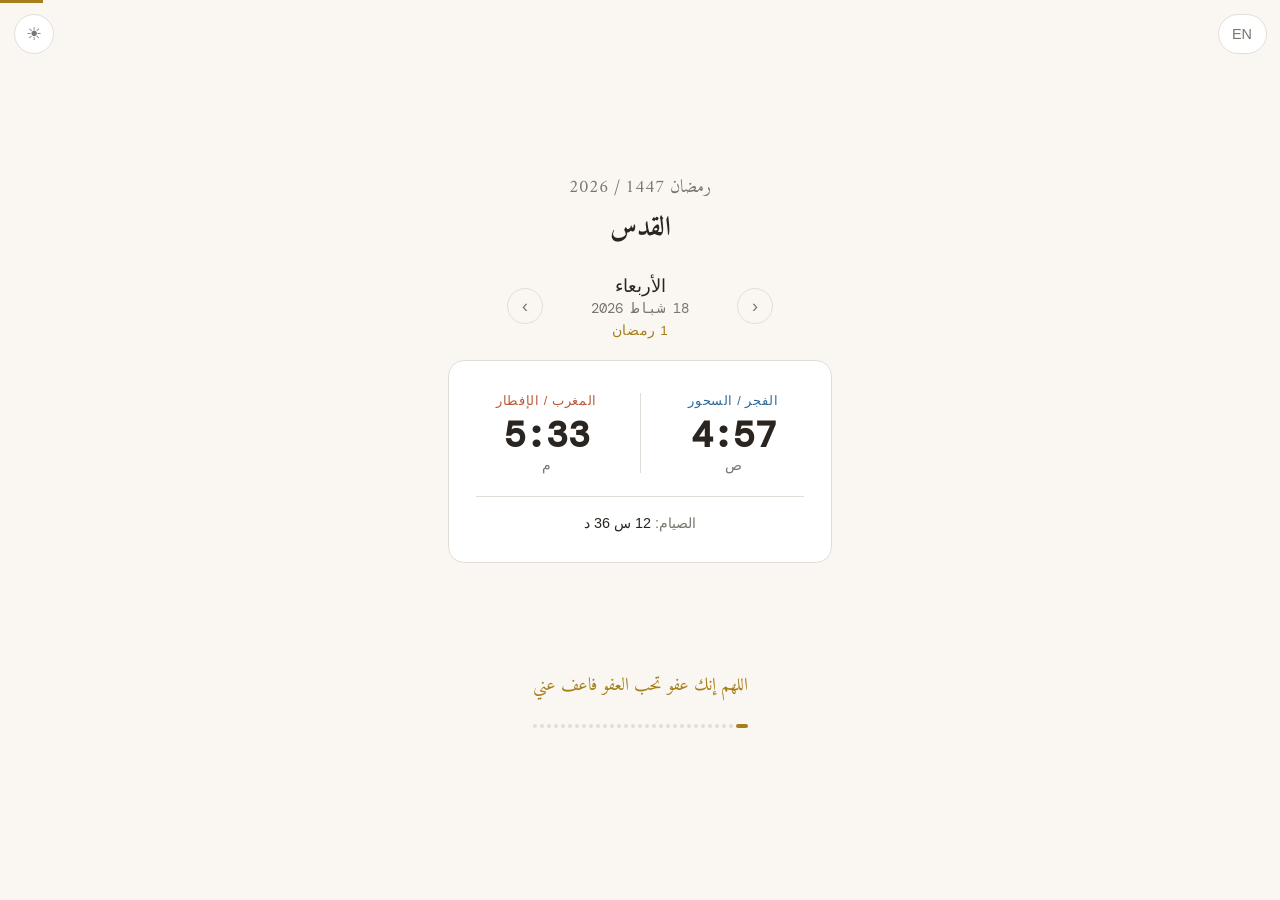
==== commit f2e6d536: "fix: timezone-aware countdown, accessible zoom/scroll, Arabic PWA manifest, daily dua - Use Intl.Dat" ====
--- a/ar.html
+++ b/ar.html
@@ -2,7 +2,7 @@
 <html lang="ar" dir="rtl">
 <head>
 <meta charset="UTF-8">
-<meta name="viewport" content="width=device-width, initial-scale=1.0, user-scalable=no, viewport-fit=cover">
+<meta name="viewport" content="width=device-width, initial-scale=1.0, viewport-fit=cover">
 <title>رمضان 2026 — القدس</title>
 
 <!-- PWA / Home Screen -->
@@ -11,7 +11,7 @@
 <meta name="apple-mobile-web-app-title" content="رمضان">
 <meta name="theme-color" content="#faf7f2">
 <meta name="mobile-web-app-capable" content="yes">
-<link rel="manifest" href="manifest.json">
+<link rel="manifest" href="manifest-ar.json">
 
 <link rel="icon" type="image/png" sizes="32x32" href="favicon-32.png">
 <link rel="apple-touch-icon" sizes="180x180" href="apple-touch-icon.png">
@@ -82,7 +82,7 @@
   ramadanDay: r => r + ' \u0631\u0645\u0636\u0627\u0646',
   dateFmt: dt => {
     const months = ["\u0643\u0627\u0646\u0648\u0646 \u0627\u0644\u062b\u0627\u0646\u064a","\u0634\u0628\u0627\u0637","\u0622\u0630\u0627\u0631","\u0646\u064a\u0633\u0627\u0646","\u0623\u064a\u0627\u0631","\u062d\u0632\u064a\u0631\u0627\u0646","\u062a\u0645\u0648\u0632","\u0622\u0628","\u0623\u064a\u0644\u0648\u0644","\u062a\u0634\u0631\u064a\u0646 \u0627\u0644\u0623\u0648\u0644","\u062a\u0634\u0631\u064a\u0646 \u0627\u0644\u062b\u0627\u0646\u064a","\u0643\u0627\u0646\u0648\u0646 \u0627\u0644\u0623\u0648\u0644"];
-    return dt.getDate() + ' ' + months[dt.getMonth()] + ' ' + dt.getFullYear();
+    return dt.getUTCDate() + ' ' + months[dt.getUTCMonth()] + ' ' + dt.getUTCFullYear();
   },
   countdown: {
     suhoor: '\u0627\u0644\u0633\u062d\u0648\u0631 \u064a\u0646\u062a\u0647\u064a \u062e\u0644\u0627\u0644',
--- a/style.css
+++ b/style.css
@@ -57,13 +57,14 @@
 }
 
 html, body {
-  height: 100%;
+  min-height: 100%;
   background: var(--bg);
   color: var(--text);
   font-family: 'DM Sans', sans-serif;
   -webkit-font-smoothing: antialiased;
-  overflow: hidden;
-  touch-action: pan-y;
+  overflow-x: hidden;
+  overflow-y: auto;
+  touch-action: manipulation;
   overscroll-behavior: none;
 }
 
@@ -77,11 +78,18 @@
   flex-direction: column;
   align-items: center;
   justify-content: center;
-  height: 100%;
+  min-height: 100vh;
+  min-height: 100dvh;
   padding: calc(1.5rem + env(safe-area-inset-top)) 1rem calc(1.5rem + env(safe-area-inset-bottom));
   gap: 1.25rem;
   max-width: 420px;
   margin: 0 auto;
+}
+
+@media (max-height: 760px) {
+  .app {
+    justify-content: flex-start;
+  }
 }
 
 /* Header */
